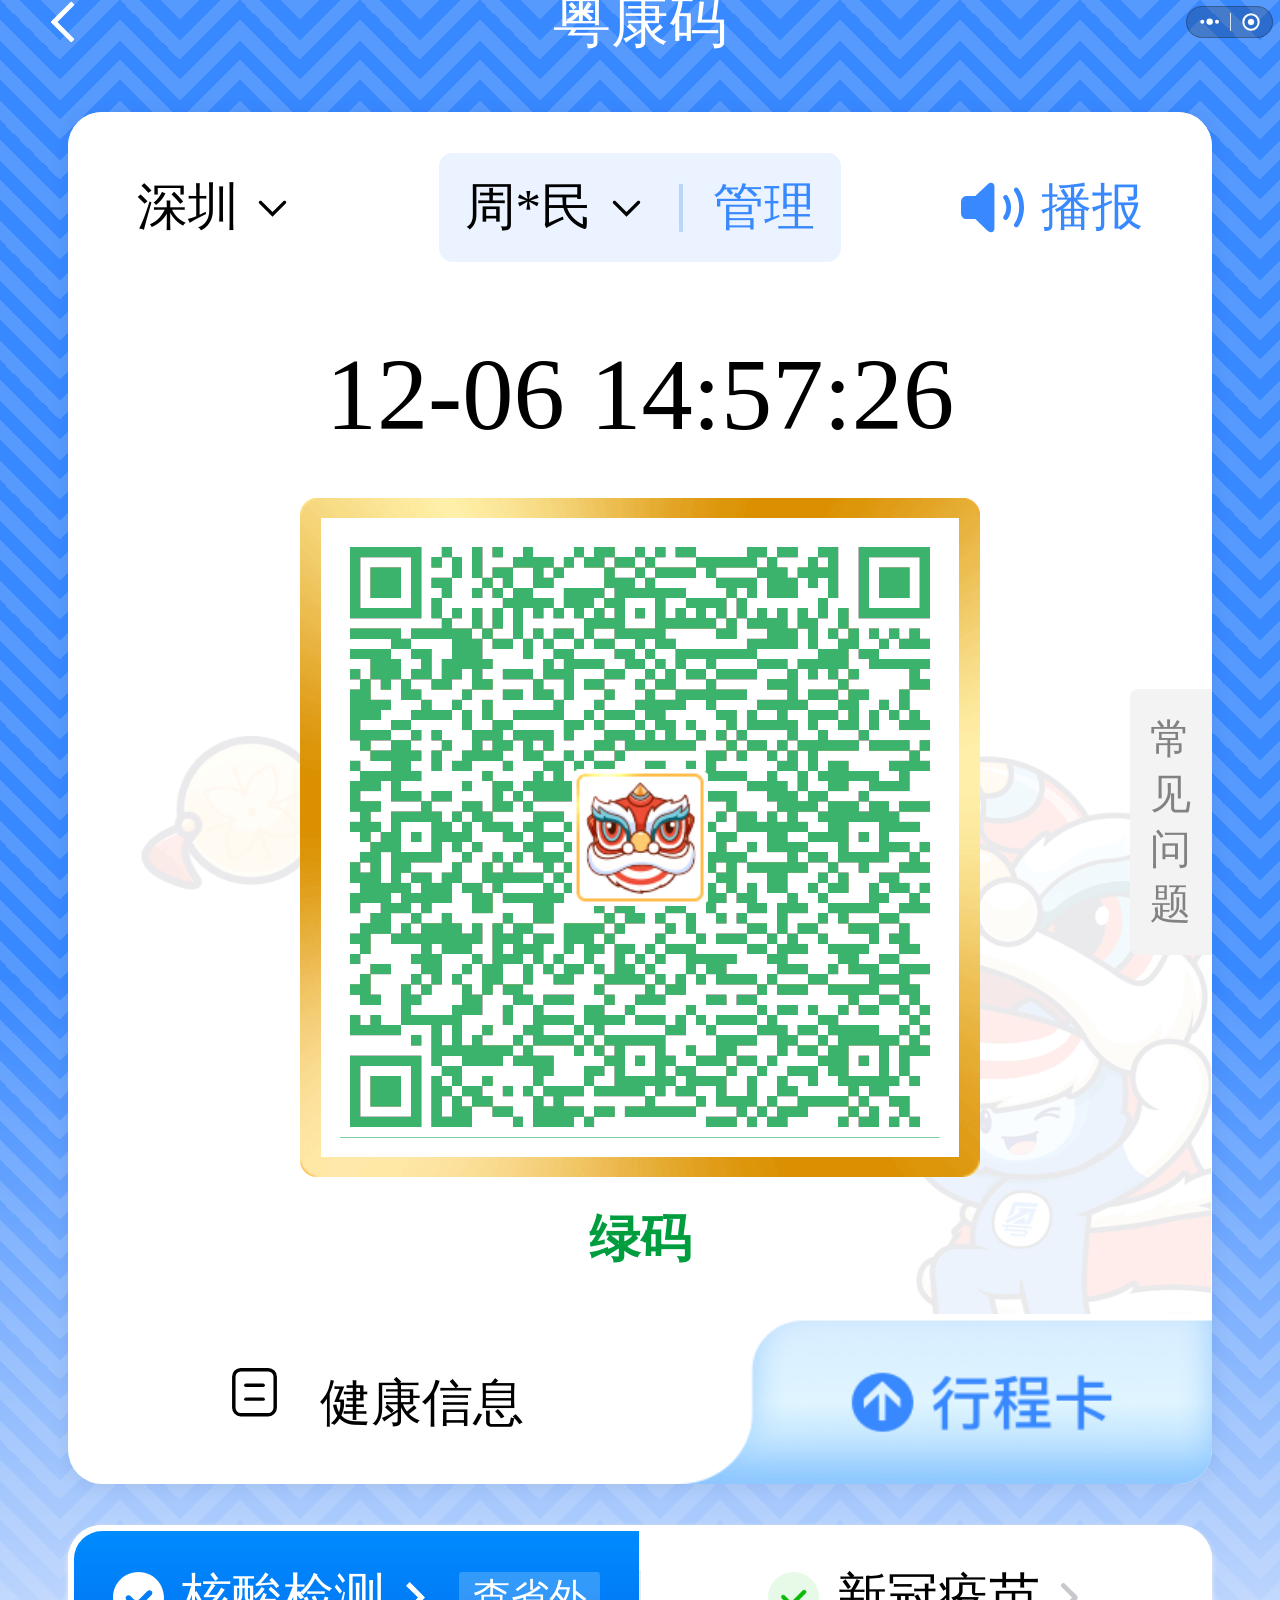
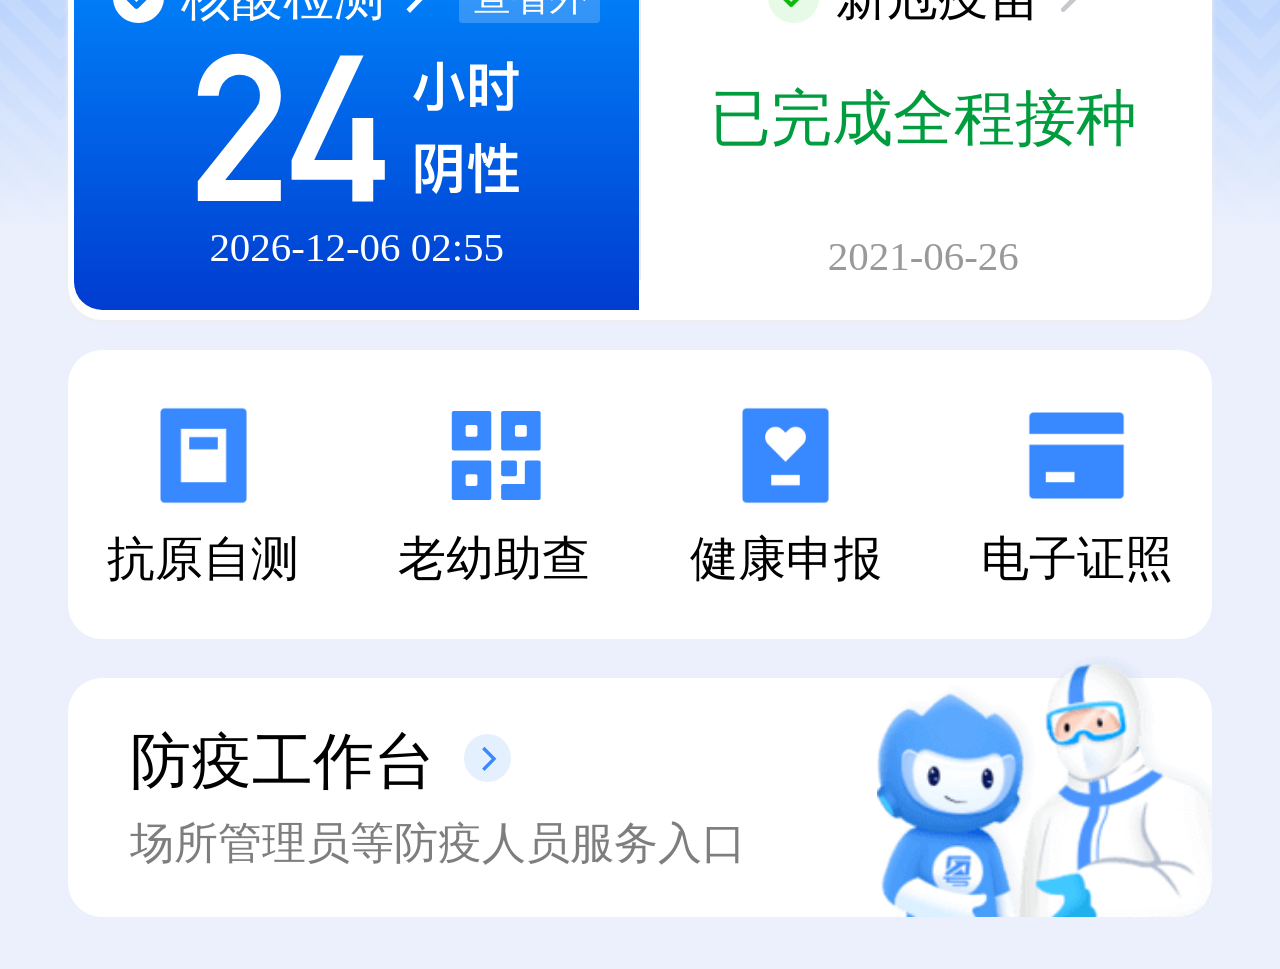
==== templates/message/index.html @ e071ed9c "local run ok" ====
<!doctypehtml><title>粤康码</title>
<meta http-equiv="Content-Type" content="text/html;charset=UTF-8">
<meta name="viewport"
      content="width=device-width,height=device-height,viewport-fit=cover,initial-scale=1,maximum-scale=1,user-scalable=0">
<meta name="theme-color" content="#569AFE">
<meta name="apple-mobile-web-app-status-bar-style" content="black-translucent">
<link rel="manifest" href="/static/manifest.json">
<link rel="apple-touch-icon" sizes="246x246" href="/static/message/ykm/static/yss.jpeg">
<link rel="icon" type="image/jpeg" href="/static/message/ykm/static/yss.jpeg">
<link rel="stylesheet" href="/static/message/common/nav.css">
<script src="/static/message/common/base.js"></script>
<style>block, view {
        display: block
    }

    body {
        height: 100%;
        margin: 0;
        font-family: "PingFang SC", sans-serif
    }

    .page_normal-temp {
        background-color: #ebf0fc
    }

    .page_yellow-temp {
        background-color: #fff9f4
    }

    .page_red-temp {
        background-color: #fff5f5
    }

    .top-header {
        background: #4293f4;
        box-sizing: border-box;
        height: 16.933vw;
        padding-top: 5.2vw;
        position: relative;
        text-align: center
    }

    .arrow-left {
        left: 2.667vw;
        position: absolute
    }

    .arrow-left, .top-header-title {
        color: #fff;
        font-family: PingFangSC-Medium;
        font-size: 4.933vw;
        letter-spacing: 0;
        margin-top: 2.667vw;
        text-align: center
    }

    .content {
        background: #fff;
        padding: 5.333vw 5.333vw 2.4vw;
        position: relative
    }

    .content.error {
        padding: 5.333vw 5.333vw 0
    }

    .content.red-temp {
        background: #fe3737
    }

    .content.yellow-temp {
        background: #ff8f1f
    }

    .red-temp .select {
        background: #feebeb
    }

    .yellow-temp .select {
        background: #fff3e8
    }

    .yellow-temp .select-operat {
        color: #ff8f1f
    }

    .red-temp .select-operat {
        color: #f0422c
    }

    .content-list {
        background: #fff;
        border-radius: 2.667vw 2.667vw 0 0;
        position: relative
    }

    .content-list_box {
        background-color: #fff;
        border-radius: 2.667vw;
        box-shadow: 0 2px 20px 0 rgba(0, 0, 0, .06);
        margin-bottom: 3.2vw
    }

    .content-list_header {
        box-sizing: border-box;
        display: flex;
        height: 13.333vw;
        margin-bottom: 4.8vw;
        padding: 3.2vw 5.333vw 1.6vw;
        position: relative;
        width: 100%
    }

    .content-list_header .header_faimly {
        justify-content: flex-end;
        min-width: 30%;
        text-align: right;
        width: 30% !important
    }

    .content-list_header .header_faimly, .header_name {
        align-items: center;
        color: #000;
        display: flex;
        font-family: PingFangSC-Regular;
        font-size: 4vw;
        letter-spacing: 0
    }

    .header_name {
        background: rgba(56, 136, 255, .1);
        border-radius: 1.067vw;
        height: 8.533vw;
        justify-content: center;
        text-align: center;
        width: 40%
    }

    .header_name.box_yellow-temp {
        background-color: rgba(255, 143, 31, .1)
    }

    .box_yellow-temp .header_name_box:after {
        background-color: rgba(255, 143, 31, .3)
    }

    .header_name.box_red-temp {
        background-color: rgba(254, 55, 55, .1)
    }

    .box_red-temp .header_name_box:after {
        background-color: rgba(254, 55, 55, .3)
    }

    .header_name_box {
        align-items: center;
        display: inline-flex;
        flex: 1;
        justify-content: center;
        padding-right: 2.4vw;
        position: relative
    }

    .header_name_box:after {
        background-color: rgba(66, 147, 244, .3);
        content: "";
        height: 70%;
        position: absolute;
        right: 0;
        top: 50%;
        transform: translateY(-50%);
        width: .267vw
    }

    .header_name_action {
        padding-left: 2.4vw
    }

    .header_faimly_icon {
        height: 4.933vw;
        margin-right: 1.333vw;
        width: 4.933vw
    }

    .header_faimly_icon_gif {
        height: 5.6vw;
        margin-right: 1.333vw;
        width: 5.6vw
    }

    .content-list_time {
        align-items: center;
        display: flex;
        justify-content: center
    }

    .header_city .triangle, .header_name .triangle {
        border-color: #000 transparent transparent !important
    }

    .view-select {
        text-align: center
    }

    .select {
        background: #ecf4fd;
        border-radius: 1.067vw;
        display: inline-block;
        margin: 0 auto
    }

    .normal-temp {
        animation: bg-scrolling-reverse 1s infinite;
        animation-timing-function: linear;
        background-color: #569afe;
        background-image: linear-gradient(135deg, #3888ff 33%, transparent 0), linear-gradient(225deg, #3888ff 33%, transparent 0), linear-gradient(45deg, #3888ff 33%, transparent 0), linear-gradient(315deg, #3888ff 33%, #569afe 0);
        background-position: 60px 0, 60px 0, 0 0, 0 0;
        background-repeat: repeat;
        background-size: 120px 120px;
        opacity: 1;
        position: relative
    }

    .normal-temp:before {
        background-image: linear-gradient(135deg, #569afe 25%, transparent 0), linear-gradient(225deg, #569afe 25%, transparent 0), linear-gradient(45deg, #569afe 25%, transparent 0), linear-gradient(315deg, #569afe 25%, transparent 0)
    }

    .normal-temp:after, .normal-temp:before {
        animation: bg-scrolling-reverse 1s infinite;
        animation-timing-function: linear;
        background-color: initial;
        background-position: 60px 0, 60px 0, 0 0, 0 0;
        background-repeat: repeat;
        background-size: 120px 120px;
        bottom: 0;
        content: "";
        left: 0;
        opacity: 1;
        position: absolute;
        right: 0;
        top: 0
    }

    .normal-temp:after {
        background-image: linear-gradient(135deg, #3888ff 17%, transparent 0), linear-gradient(225deg, #3888ff 17%, transparent 0), linear-gradient(45deg, #3888ff 17%, transparent 0), linear-gradient(315deg, #3888ff 17%, transparent 0)
    }

    .normal-temp1 {
        animation: bg-scrolling-reverse 1s infinite;
        animation-timing-function: linear;
        background-color: initial;
        background-image: linear-gradient(135deg, #569afe 8%, transparent 0), linear-gradient(225deg, #569afe 8%, transparent 0), linear-gradient(45deg, #569afe 8%, transparent 0), linear-gradient(315deg, #569afe 8%, transparent 0);
        background-position: 60px 0, 60px 0, 0 0, 0 0;
        background-repeat: repeat;
        background-size: 120px 120px;
        bottom: 0;
        left: 0;
        opacity: 1;
        position: absolute;
        right: 0;
        top: 0;
        z-index: 3
    }

    .hotTemp_wrap {
        position: relative;
        z-index: 6
    }

    @-webkit-keyframes bg-scrolling-reverse {
        0% {
            background-position: 60px 0, 60px 0, 0 0, 0 0
        }
        to {
            background-position: 60px -120px, 60px -120px, 0 -120px, 0 -120px
        }
    }

    @keyframes bg-scrolling-reverse {
        0% {
            background-position: 60px 0, 60px 0, 0 0, 0 0
        }
        to {
            background-position: 60px -120px, 60px -120px, 0 -120px, 0 -120px
        }
    }

    .bg_white {
        background-image: linear-gradient(180deg, hsla(0, 0%, 100%, 0), #fff);
        bottom: 0;
        height: 51%;
        left: 0;
        position: absolute;
        right: 0;
        top: 50%;
        z-index: 5
    }

    .bg_white-normal-temp {
        background-image: linear-gradient(180deg, rgba(235, 240, 252, 0), #ebf0fc 86%)
    }

    .bg_white-yellow-temp {
        background-image: linear-gradient(180deg, rgba(255, 249, 244, 0), #fff9f4 86%)
    }

    .bg_white-red-temp {
        background-image: linear-gradient(180deg, hsla(0, 100%, 98%, 0), #fff5f5 86%)
    }

    .select-name, .select-picker {
        display: inline-block
    }

    .select-name {
        color: #000;
        font-family: PingFangSC-Regular;
        font-size: 4vw;
        letter-spacing: 0;
        line-height: 5.333vw;
        text-align: center
    }

    .select-line {
        background: #4293f4;
        display: inline-block;
        height: 3.733vw;
        margin: 0 3.2vw;
        opacity: .3;
        position: relative;
        top: .533vw;
        width: .267vw
    }

    .select-operat {
        color: #4293f4;
        display: inline-block;
        font-family: PingFangSC-Regular;
        font-size: 4vw;
        letter-spacing: 0;
        line-height: 5.333vw;
        padding-bottom: 2.133vw;
        padding-right: 3.2vw;
        padding-top: 2.133vw;
        text-align: center
    }

    .img-box {
        overflow: hidden;
        padding-bottom: 0;
        text-align: center
    }

    .img, .img-box {
        position: relative
    }

    .img {
        background-color: red;
        border-radius: 1.067vw;
        display: none;
        height: 100%;
        width: 100%;
        z-index: 6
    }

    .img_mask_qrcode {
        height: 40vw;
        left: 50%;
        margin-left: -22.667vw;
        margin-top: 4vw;
        padding: 2.667vw;
        position: absolute;
        top: 3.2vw;
        width: 40vw;
        z-index: 10
    }

    .red-temp .img_border, .yellow-temp .img_border {
        margin-top: .533vw
    }

    .img_border {
        align-items: center;
        border-radius: 1.333vw;
        display: flex;
        height: 53.067vw;
        justify-content: center;
        margin: 4vw auto 1.6vw;
        position: relative;
        width: 53.067vw
    }

    .img_border_one {
        background: linear-gradient(to bottom right, #8fcaff, #55b1ff, #8fcaff)
    }

    .img_border_two {
        background: linear-gradient(to bottom right, #ffe58c, #ffb137, #ffe58c)
    }

    .img_background {
        background: #fff;
        border-radius: .8vw;
        height: 45.067vw;
        left: 1.467vw;
        position: absolute;
        top: 1.467vw;
        width: 45.067vw;
        z-index: 1
    }

    .img_mask {
        background: #fff;
        opacity: .98;
        z-index: 11
    }

    .img_err_tip, .img_mask {
        bottom: 0;
        height: 48vw;
        left: 0;
        line-height: 6.133vw;
        margin: auto;
        position: absolute;
        right: 0;
        top: 0;
        width: 48vw
    }

    .img_err_tip {
        align-items: center;
        color: #333;
        display: flex;
        flex-direction: column;
        font-size: 4.267vw;
        justify-content: center
    }

    .status {
        text-align: center
    }

    .status .result_label {
        font-size: 4.533vw;
        font-weight: 400;
        justify-content: center;
        line-height: 6.4vw;
        padding: 1.067vw 2.533vw 1.067vw 2.4vw
    }

    .status .result_label .result_arrow {
        height: 3.333vw;
        margin-left: 1.6vw;
        width: 3.333vw
    }

    .result_label_hs {
        display: inline-block;
        margin-right: 1.6vw;
        position: relative;
        top: -.267vw
    }

    .status-img {
        display: inline-block;
        height: 8.533vw;
        width: auto
    }

    .status-img image {
        height: 100%;
        width: 100%
    }

    .status-desc {
        color: #999;
        font-family: PingFangSC-Regular;
        font-size: 3.733vw;
        letter-spacing: 0;
        line-height: 5.333vw;
        text-align: center
    }

    .desc-box {
        font-size: 4.267vw;
        line-height: 5.867vw
    }

    .desc-box, .desc-box-2 {
        color: #666;
        font-family: PingFangSC-Regular;
        text-align: center
    }

    .desc-box-2 {
        font-size: 3.733vw;
        line-height: 5.333vw;
        margin-bottom: 4vw;
        padding-top: 2.667vw
    }

    .title {
        align-items: center;
        color: #000;
        display: flex;
        font-family: PingFangSC-Medium;
        font-size: 6.4vw;
        font-weight: 600;
        justify-content: space-between;
        line-height: 8.8vw;
        padding-left: 5.333vw;
        padding-right: 5.333vw;
        padding-top: 5.333vw
    }

    .title_img {
        height: 6.667vw;
        width: 32vw
    }

    .use-address {
        padding: 8.533vw 5.333vw 14.667vw
    }

    .use-address-title {
        text-align: center
    }

    .address-title-desc {
        display: inline-block
    }

    .address-title-desc image {
        height: 100%;
        width: 100%
    }

    .view-line {
        font-size: 0
    }

    .address-list {
        border: 1px solid #ebebeb;
        border-bottom: none;
        border-radius: 1.067vw;
        margin-top: 5.333vw
    }

    .address-list-item {
        display: flex;
        padding: 5.333vw
    }

    .item-left {
        width: 13.333vw
    }

    .item-left image {
        height: 13.333vw;
        width: 13.333vw
    }

    .item-right {
        flex: 1;
        padding-left: 4.267vw
    }

    .address-list-item {
        background: #fff;
        border-bottom: 1px solid #ebebeb;
        margin-bottom: 4vw
    }

    .address-list-item:last-child {
        margin-bottom: 0
    }

    .item-right-title {
        color: #000;
        font-family: PingFangSC-Medium;
        font-size: 4.8vw;
        line-height: 6.4vw
    }

    .item-right-content {
        color: #666;
        font-family: PingFangSC-Regular;
        font-size: 4vw;
        line-height: 5.6vw
    }

    .item-right-to {
        color: #4293f4;
        font-family: PingFangSC-Regular;
        font-size: 3.733vw
    }

    .ykm-entry-cell {
        align-items: center;
        background: #fff;
        color: #4293f4;
        display: flex;
        font-size: 4.8vw;
        justify-content: space-between;
        line-height: 15.733vw;
        padding: 0 5.333vw
    }

    .special-view {
        background: #f2f7fd;
        border-radius: 1.067vw;
        margin: 5.333vw;
        padding: .267vw
    }

    .desc-cell {
        border-radius: .8vw .8vw 0 0;
        color: #6486a0;
        font-size: 3.733vw;
        line-height: 5.333vw;
        margin: 4vw 0 4vw 9.333vw;
        position: relative
    }

    .desc-cell:before {
        background: #4f6f8b;
        content: "";
        height: 2.267vw;
        left: -3.333vw;
        position: absolute;
        top: 1.6vw;
        transform: rotate(45deg);
        width: 2.267vw
    }

    .desc-cell + .desc-cell {
        margin-top: 4vw
    }

    .flex-wrap {
        display: flex
    }

    .flex-box {
        color: #000;
        flex: 1;
        font-size: 3.733vw;
        text-align: center
    }

    .flex-box_desc, .list-icon {
        margin-top: 1.333vw
    }

    .list-icon {
        height: 5.067vw;
        margin-right: 2.667vw;
        width: 5.067vw
    }

    .err_tips {
        color: #999;
        margin-top: 2.667vw;
        text-align: center
    }

    .err_tips, .err_tips view {
        font-family: PingFangSC-Regular;
        font-size: 3.733vw;
        line-height: 5.067vw
    }

    .err_tips view {
        color: #4293f4;
        display: inline;
        margin-left: 2.667vw
    }

    .shadow {
        background: rgba(0, 0, 0, .6);
        position: fixed;
        right: 0;
        top: 0
    }

    .shadow, .shadow__main {
        bottom: 0;
        left: 0;
        z-index: 20000
    }

    .shadow__main {
        background: #fff;
        box-sizing: border-box;
        padding: 4.8vw 0 0 5.333vw;
        position: absolute;
        width: 100%
    }

    .shadow__main-title {
        color: #000;
        font-size: 6.4vw;
        font-weight: 700;
        height: 9.067vw;
        letter-spacing: 0;
        line-height: 9.067vw;
        margin-bottom: 4vw
    }

    .shadow__main-city {
        overflow: hidden
    }

    .shadow__main-city-item {
        border: 1px solid #ebebeb;
        border-radius: 1.067vw;
        box-sizing: border-box;
        color: #000;
        float: left;
        font-size: 4vw;
        height: 10.667vw;
        letter-spacing: 0;
        line-height: 10.667vw;
        margin-bottom: 5.333vw;
        margin-right: 2.267vw;
        text-align: center;
        width: 28.267vw
    }

    .shadow__main-city-item.active {
        border: .267vw solid #4293f4
    }

    .prevent__scroll {
        height: 100%;
        overflow: hidden;
        width: 100%
    }

    .shadow-share {
        background-color: rgba(0, 0, 0, .7);
        border-radius: 1.333vw;
        display: flex;
        height: 9.333vw;
        padding-left: 4vw;
        position: fixed;
        right: 8vw;
        top: 2vw;
        z-index: 999
    }

    .shadow-share:after {
        border: 6px solid transparent;
        border-bottom-color: rgba(0, 0, 0, .7);
        content: "";
        height: 0;
        position: absolute;
        right: 9.333vw;
        top: -12px;
        width: 0
    }

    .shadow-share--android:after {
        right: 13.067vw
    }

    .shadow-share__info {
        color: #fff;
        font-size: 3.467vw;
        line-height: 9.333vw;
        padding-right: 2.667vw;
        position: relative
    }

    .shadow-share__info:after {
        background-color: #fff;
        content: "";
        height: 5.333vw;
        position: absolute;
        right: 0;
        top: 2vw;
        transform: scaleX(.5);
        width: 1px
    }

    .shadow-share__close {
        height: 9.333vw;
        position: relative;
        width: 8vw
    }

    .shadow-share__close:before {
        transform: rotate(45deg)
    }

    .shadow-share__close:after, .shadow-share__close:before {
        background-color: #fff;
        content: "";
        height: 4vw;
        left: 4vw;
        position: absolute;
        top: 2.667vw;
        width: 1px
    }

    .shadow-share__close:after {
        transform: rotate(-45deg)
    }

    .result_box {
        display: flex;
        justify-content: center;
        margin: 0 5.333vw;
        position: relative
    }

    .result_label {
        border-radius: .533vw;
        display: inline-block;
        margin: 0 auto;
        padding: 2.133vw 3.2vw
    }

    .red-temp .result_label {
        background: rgba(240, 66, 44, .1);
        border: .267vw solid #fe3737;
        color: #fe3737
    }

    .yellow-temp .result_label {
        background: rgba(255, 143, 31, .1);
        border: .267vw solid #ff8f1f;
        color: #ff8f1f
    }

    .result_arrow {
        height: 2.667vw;
        margin-left: 2.667vw;
        width: 2.667vw
    }

    .canvas-main {
        align-items: center;
        display: flex;
        flex-direction: column;
        justify-content: center;
        opacity: 0;
        transition: all .6s ease
    }

    #XUESHENGMA {
        left: -2000px;
        opacity: 0;
        position: fixed;
        top: -2000px;
        z-index: 1
    }

    .canvas-img {
        border: 2px solid #000
    }

    .options {
        align-items: center;
        background: #f3f3f3;
        border-radius: 8px 0 0 8px;
        bottom: 0;
        box-sizing: border-box;
        color: #828282;
        display: flex;
        font-size: 3.2vw;
        height: 20.8vw;
        justify-content: center;
        margin-bottom: auto;
        margin-top: auto;
        padding: 0 .8vw;
        position: absolute;
        right: 0;
        top: 0;
        width: 6.4vw
    }

    .err_honglvma_action, .err_qrcode {
        color: #4293f4;
        font-size: 4.533vw;
        letter-spacing: 0;
        line-height: 6.4vw;
        padding-bottom: 4vw;
        text-align: center
    }

    .err_honglvma_box {
        display: flex;
        flex-direction: column;
        justify-content: center;
        margin-bottom: 4vw;
        text-align: center
    }

    .err_honglvma_title {
        color: #999;
        font-family: PingFangSC-Regular;
        font-size: 4.533vw;
        letter-spacing: 0;
        text-align: center
    }

    .no_certified {
        align-items: center;
        display: flex;
        justify-content: center;
        margin-bottom: 2.667vw;
        margin-top: 2.667vw
    }

    .no_certified_text {
        color: #f0422c;
        font-size: 4vw;
        margin-right: 1.333vw
    }

    .no_certified_action {
        color: #4293f4;
        font-size: 4vw;
        margin-right: .267vw
    }

    .sub-list {
        background: #fff;
        border-radius: 8px;
        box-shadow: 0 2px 20px 0 rgba(0, 0, 0, .06);
        color: #000
    }

    .normal-temp .sub-list, .red-temp .sub-list, .yellow-temp .sub-list {
        background: hsla(0, 0%, 100%, .1);
        color: #fff
    }

    .tgpz {
        background: rgba(9, 187, 7, .1);
        border-radius: .933vw;
        color: #09bb07;
        font-family: PingFangSC-Regular;
        font-size: 3.733vw;
        letter-spacing: 0;
        line-height: 5.333vw;
        padding: .133vw 1.333vw;
        text-align: center
    }

    .normal-temp .tgpz, .red-temp .tgpz, .yellow-temp .tgpz {
        background: rgba(0, 0, 0, .2);
        color: #fff
    }

    .ykmxx-line {
        box-shadow: inset 0 -.267vw 0 0 #ebebeb;
        height: .133vw;
        width: 100%
    }

    .sub-cl {
        align-items: center;
        display: flex;
        justify-content: center;
        margin-left: 5.333vw;
        margin-right: 5.333vw;
        padding-bottom: 4.8vw;
        padding-top: 4.8vw;
        position: relative
    }

    .normal-temp .sub-cl, .red-temp .sub-cl, .sub-cl {
        box-shadow: inset 0 -.133vw 0 0 hsla(0, 0%, 100%, .12)
    }

    .normal-temp .sub-cl {
        color: #fff
    }

    .sub-cl:last-child {
        box-shadow: inset 0 0 0 0 hsla(0, 0%, 100%, .12)
    }

    .sub-cl_content {
        flex: 1;
        font-size: 4.8vw;
        line-height: 6.4vw
    }

    .sub-cl_content, .time-box {
        align-items: center;
        display: flex
    }

    .time-box {
        justify-content: center;
        margin-bottom: 5.333vw
    }

    .red-temp .city, .yellow-temp .city {
        color: #fff
    }

    .red-temp .triangle, .yellow-temp .triangle {
        border-color: #fff transparent transparent
    }

    .normal-temp .city {
        color: #fff
    }

    .normal-temp .triangle {
        border-color: #fff transparent transparent
    }

    .city {
        align-items: center;
        color: #000;
        display: flex;
        font-family: PingFangSC-Medium;
        font-size: 5.6vw;
        letter-spacing: 0;
        line-height: 6.4vw;
        width: 20%
    }

    .triangle {
        border-color: #000 transparent transparent;
        border-style: solid;
        border-width: 1.333vw 1.2vw 0;
        height: 0;
        margin-left: 1.6vw;
        width: 0
    }

    .contented .timer_preview {
        color: #000;
        font-family: PingFangSC-Semibold;
        font-size: 8vw;
        font-weight: 500;
        letter-spacing: 0;
        line-height: 8vw;
        text-align: center;
        vertical-align: middle;
        width: 60vw;
        white-space: nowrap
    }

    @keyframes fade {
        0% {
            opacity: .1
        }
        to {
            opacity: 1
        }
    }

    @-webkit-keyframes fade {
        0% {
            opacity: 1
        }
        to {
            opacity: 0
        }
    }

    .dropdown__icon {
        border: 1.733vw solid transparent;
        border-top-color: #000;
        margin-left: 1.333vw;
        margin-top: 1.333vw
    }

    .picker-padding {
        padding-bottom: 2.133vw;
        padding-left: 3.2vw;
        padding-top: 2.133vw
    }

    .picker-tips {
        background-repeat: no-repeat;
        height: 9.467vw;
        position: absolute;
        top: -6.667vw;
        width: 48vw;
        z-index: 10000
    }

    .hesuan-tips_warp, .image-tips, .image-tips_warp {
        height: 100%;
        position: relative;
        width: 100%
    }

    .tips-close {
        height: 5.333vw;
        position: absolute;
        right: 2.213vw;
        top: 1.68vw;
        width: 5.333vw
    }

    .close-image, .user-phone_button {
        height: 100%;
        width: 100%
    }

    .user-phone_button {
        background-color: initial;
        border: 0;
        left: 0;
        opacity: 0;
        padding: 0;
        position: absolute;
        top: 0
    }

    .user_tongguan {
        position: relative
    }

    .tips {
        color: #fff;
        font-family: PingFangSC-Regular, PingFang SC;
        font-size: 4vw;
        font-weight: 400;
        height: 5.333vw;
        line-height: 5.333vw;
        padding: 4.8vw 0;
        text-align: center;
        width: 100%
    }

    .tips--black {
        color: #666
    }

    .result_box .result_label {
        font-size: 4vw;
        font-weight: 400;
        line-height: 6.4vw;
        padding: 1.067vw 2.533vw 1.067vw 2.4vw
    }

    .result_box .result_label .result_arrow {
        height: 3.333vw;
        margin-left: .533vw;
        width: 3.333vw
    }

    .result_label_green {
        background: rgba(56, 176, 107, .1);
        border: .267vw solid #00b462;
        border-radius: .533vw;
        color: #00b462
    }

    .sub-block {
        border-radius: 2.667vw;
        box-shadow: 0 2px 5px #eee
    }

    .entry, .sub-block {
        display: flex;
        height: 30.8vw;
        justify-content: space-between;
        margin: 0 auto;
        width: 89.333vw
    }

    .entry {
        background-color: #fff;
        border-radius: 2.667vw;
        box-sizing: border-box;
        height: 22.533vw;
        padding-bottom: 3.2vw;
        padding-top: 1.333vw;
        position: relative;
        z-index: 40
    }

    .entry-item {
        align-items: center;
        border-radius: 1.067vw;
        display: flex;
        filter: blur(10);
        flex-direction: column;
        justify-content: center;
        position: relative;
        width: 21.067vw
    }

    .entry-item_label {
        height: 4vw;
        left: 0;
        margin-left: auto;
        margin-right: auto;
        position: absolute;
        right: 0;
        top: 0;
        width: 13.867vw
    }

    .entry-item_icon {
        height: 9.6vw;
        margin-bottom: .8vw;
        margin-top: 1.6vw;
        width: 9.6vw
    }

    .entry-item_name {
        color: #000;
        font-family: PingFangSC-Regular;
        font-size: 3.733vw;
        font-weight: 400;
        letter-spacing: 0;
        text-align: center
    }

    .jiechu-tips {
        height: 9.467vw;
        left: 45%;
        margin-left: auto;
        margin-right: auto;
        position: absolute;
        right: 0;
        top: 9.333vw;
        width: 48vw;
        z-index: 10
    }

    .jiechu-tips .image-tips, .jiechu-tips_warp {
        height: 100%;
        width: 100%
    }

    .jiechu-tips .tips-close {
        height: 5.333vw;
        position: absolute;
        right: 2.4vw;
        text-align: center;
        top: 2.667vw;
        width: 5.333vw
    }

    .hesuan-tips {
        height: 10.933vw;
        left: 2.667vw;
        position: absolute;
        top: -8.667vw;
        width: 62.8vw;
        z-index: 10
    }

    .hesuan-tips .image-tips {
        height: 100%;
        width: 100%
    }

    .hesuan-tips .tips-close {
        text-align: center
    }

    .block-item {
        border: .533vw solid #fff;
        border-radius: 1.067vw 0 0 1.067vw;
        height: 29.6vw;
        width: 44.667vw
    }

    .block-item, .sub-block {
        background-color: #fff
    }

    .sub-block_line {
        background: #ebebeb;
        height: 24.267vw;
        position: relative;
        top: 3.467vw;
        width: .133vw
    }

    .block-item:first-child {
        border-radius: 2.667vw 0 0 2.667vw;
        border-right: 0
    }

    .block-item:nth-child(3) {
        border-left: 0;
        border-radius: 0 2.667vw 2.667vw 0
    }

    .hesuan_block {
        background-image: linear-gradient(180deg, #00b93e, #007d00)
    }

    .hesuan_lv {
        background-image: linear-gradient(180deg, #a079eb, #6f3cd0)
    }

    .hesuan_blue {
        background-image: linear-gradient(180deg, #008bff, #003cd0)
    }

    .hesuan_orgereen {
        background-image: linear-gradient(180deg, #15b6b9, #006e70)
    }

    .block-item_icon {
        height: 4vw;
        padding-right: 1.333vw;
        width: 4vw
    }

    .block-item_title {
        align-items: center;
        color: #000;
        display: flex;
        font-family: PingFangSC-Regular;
        font-size: 4vw;
        font-weight: 400;
        height: 5.6vw;
        justify-content: center;
        padding-top: 2.4vw
    }

    .hesuan_block .block-item_desc, .hesuan_block .block-item_tips, .hesuan_block .block-item_title, .hesuan_orgereen .block-item_desc, .hesuan_orgereen .block-item_tips, .hesuan_orgereen .block-item_title {
        color: #fff;
        margin-bottom: .8vw
    }

    .block-item_arrow {
        height: 2.4vw;
        padding-left: 1.6vw;
        width: 1.467vw
    }

    .hesuan-warp .block-item_desc {
        font-family: PingFangSC-Medium;
        font-size: 6.4vw;
        height: auto;
        line-height: 7.467vw;
        padding-top: 3.733vw
    }

    .block-item_desc, .hesuan-warp .block-item_tips {
        padding-top: 3.867vw
    }

    .block-item_desc {
        color: #999;
        font-family: PingFangSC-Medium;
        font-size: 4.8vw;
        height: 5.6vw;
        line-height: 5.6vw;
        text-align: center
    }

    .block-item_desc img {
        display: block;
        height: 12.8vw;
        margin: .8vw auto .533vw;
        width: 25.333vw
    }

    .desc--red {
        color: #fe3737;
        font-weight: 400
    }

    .desc--green {
        color: #009d3e;
        font-weight: 400
    }

    .desc--black {
        color: #000;
        font-weight: 400
    }

    .desc--small {
        font-size: 4.8vw
    }

    .block-item_tips {
        color: #999;
        filter: blur(10);
        font-family: PingFangSC-Regular;
        font-size: 3.2vw;
        height: 4.533vw;
        letter-spacing: 0;
        line-height: 4.533vw;
        padding-top: 5.6vw;
        text-align: center
    }

    .block-item_loading {
        display: block;
        height: 20vw;
        margin: 0 auto;
        width: 20vw
    }

    .cell {
        align-items: center;
        border-bottom: 1px solid #ebebeb;
        box-sizing: border-box;
        display: flex;
        height: 14.4vw;
        justify-content: space-between;
        margin-left: 5.333vw;
        margin-right: 5.333vw
    }

    .cell:last-of-type {
        border-bottom: none
    }

    .cell-content {
        align-items: center;
        display: flex;
        font-size: 4vw;
        height: 14.4vw;
        line-height: 5.333vw
    }

    .cell-icon {
        height: 6.4vw;
        padding-right: 2.4vw;
        width: 6.4vw
    }

    .cell-arrow {
        height: 3.467vw;
        width: 2.133vw
    }

    .no_pt {
        height: auto;
        padding-top: 0
    }

    .colored-person-action-list {
        align-items: center;
        color: #4292f3;
        display: flex;
        font-size: 3.733vw;
        justify-content: center
    }

    .colored-person-action-list_icon {
        height: 4.8vw;
        vertical-align: text-bottom;
        width: 4.8vw
    }

    .colored-person-action-list_divider {
        background: #d8d8d8;
        height: 3.2vw;
        margin: 0 5.333vw;
        width: 1px
    }

    .showVaccinesGuide {
        background-color: rgba(0, 0, 0, .8);
        left: 0;
        position: fixed;
        text-align: center;
        top: 0;
        z-index: 12000
    }

    .showVaccinesGuide_title {
        color: #fff;
        font-family: PingFangSC-Medium;
        font-size: 6.4vw;
        margin-bottom: 2.133vw;
        padding-top: 26.667vw;
        text-align: center
    }

    .showVaccinesGuide_desc {
        font-size: 4.8vw
    }

    .showVaccinesGuide_desc, .showVaccinesGuide_desc_bottom {
        color: #fff;
        font-family: PingFangSC-Regular;
        text-align: center
    }

    .showVaccinesGuide_desc_bottom {
        font-size: 3.467vw;
        margin: 5.333vw 5.333vw 0;
        opacity: .7
    }

    .showVaccinesGuide_oneImg {
        display: block;
        height: 50.667vw;
        margin: 15.467vw auto 22.533vw;
        width: 54vw
    }

    .showVaccinesGuide_twoImg {
        display: block;
        height: 67.333vw;
        margin: 7.2vw auto 14.133vw;
        width: 62vw
    }

    .showVaccinesGuide_btn {
        border: 2px solid #fff;
        border-radius: 1.067vw;
        color: #fff;
        display: inline-block;
        font-family: PingFangSC-Medium;
        font-size: 4.8vw;
        height: 10.133vw;
        line-height: 10.133vw;
        margin: 0 auto;
        padding: 0 8vw;
        text-align: center;
        width: 37.067vw
    }

    .showVaccinesGuide_oneImgicon, .showVaccinesGuide_twoImgicon {
        bottom: 0;
        height: 10.667vw;
        left: 0;
        margin: auto;
        position: absolute;
        right: 0;
        top: 0;
        width: 10.667vw;
        z-index: 20
    }

    .golden-border {
        height: 100%;
        left: 0;
        position: absolute;
        top: 0;
        width: 100%;
        z-index: 1
    }

    .showVaccinesGuide_close {
        height: 5.333vw;
        position: absolute;
        right: 3.333vw;
        top: 3.333vw;
        width: 5.333vw
    }

    .shadow__activity {
        height: 17.333vw;
        position: fixed;
        right: 1.6vw;
        transition: right .5s;
        width: 47.467vw;
        z-index: 80
    }

    @-webkit-keyframes tcdh {
        0% {
            right: -9.333vw
        }
        to {
            right: 0
        }
    }

    @keyframes tcdh {
        0% {
            right: -9.333vw
        }
        to {
            right: 0
        }
    }

    .shadow__activity--hide {
        right: -10.667vw
    }

    .shadow__activity__img {
        bottom: 0;
        height: 17.333vw;
        position: absolute;
        right: 4.533vw;
        width: 16vw
    }

    .shadow__activity__font {
        border-radius: 2.667vw 8.8vw 8.8vw 2.667vw;
        bottom: 0;
        box-shadow: 0 .533vw .533vw 0 rgba(0, 0, 0, .13);
        box-sizing: border-box;
        color: #fff;
        height: 14.933vw;
        left: 0;
        padding: 1.6vw 20.667vw 1.6vw 2.4vw;
        position: absolute;
        transition: left .5s;
        width: 47.467vw
    }

    .shadow__activity__font__close {
        height: 4vw;
        position: absolute;
        right: .667vw;
        top: 5.467vw;
        width: 4vw
    }

    .shadow__activity__font__img {
        height: 100%;
        left: 0;
        position: absolute;
        top: 0;
        width: 100%
    }

    .shadow__activity__font__info {
        -webkit-box-orient: vertical;
        -webkit-line-clamp: 2;
        color: #fff;
        display: inline-block;
        display: -webkit-box;
        font-size: 2.933vw;
        line-height: 3.733vw;
        overflow: hidden;
        position: relative
    }

    .shadow__activity__font__jt {
        height: 3.467vw;
        margin-top: .8vw;
        position: relative;
        width: 9.867vw
    }

    .yq-jt {
        height: 3.333vw;
        left: -.267vw;
        position: relative;
        top: .533vw;
        width: 3.333vw;
        z-index: 10
    }

    .shadow__activity__font--hide {
        left: 26.667vw
    }

    .shadow__activity__close {
        bottom: 0;
        height: 17.333vw;
        position: absolute;
        right: 0;
        width: 12.533vw
    }

    .nav {
        align-items: center;
        color: #fff;
        display: flex;
        font-size: 4.533vw;
        justify-content: center;
        position: relative
    }

    .nav_close {
        height: 16vw;
        left: -1.333vw;
        position: absolute;
        width: 16vw
    }

    .content-list_nav {
        font-size: 5.867vw;
        font-weight: 700;
        height: 14.667vw;
        line-height: 14.667vw;
        position: relative;
        width: 100%
    }

    .yellow-temp .content-list_nav {
        background: linear-gradient(180deg, #fff8f1, #ffefde);
        color: #ca925b;
        text-align: center
    }

    .red-temp .content-list_nav {
        background: linear-gradient(180deg, #fff1f1, #ffdede);
        color: #b55f5f;
        text-align: center
    }

    .content-list_nav_img {
        height: 16vw;
        position: absolute;
        top: -1.6vw;
        width: 100%;
        z-index: 1
    }

    .cell-list {
        border-radius: 0 0 2.667vw 2.667vw;
        display: flex;
        overflow: hidden
    }

    .cell-list-icon {
        height: 5.333vw;
        position: relative;
        width: 5.333vw
    }

    .cell-list-item {
        flex: 1;
        font-size: 4vw;
        height: 6.667vw;
        line-height: 6.667vw;
        margin: 3.333vw 0;
        text-align: center
    }

    .cell-list-item_img, .xckcard {
        height: 13.333vw
    }

    .xckcard {
        font-size: 0;
        width: 41.867vw
    }

    .cell-list-font {
        display: inline;
        margin-left: 1.333vw;
        position: relative;
        top: -5px
    }

    .cell-list-item:nth-child(2) {
        border-left: .133vw solid #ebebeb;
        border-right: .133vw solid #ebebeb
    }

    .green-result_label {
        border-radius: .533vw;
        color: #009d3e;
        font-size: 4vw;
        font-weight: 400;
        font-weight: 700;
        line-height: 6.4vw;
        margin-bottom: 2.667vw;
        position: relative;
        text-align: center;
        width: 43.333vw
    }

    .arrow {
        height: 4vw;
        margin-left: .667vw;
        position: relative;
        width: 4vw
    }

    .arrow_img {
        height: 100%;
        width: 100%
    }

    .header_city {
        color: #000;
        font-family: PingFangSC-Regular;
        font-size: 4vw;
        justify-content: flex-start;
        letter-spacing: 0;
        text-align: center;
        width: 30%
    }

    .header_city, .header_text {
        align-items: center;
        display: flex
    }

    .header_text {
        color: #4293f4;
        justify-content: flex-end;
        min-width: 20vw;
        padding-left: .8vw;
        vertical-align: bottom
    }

    .content-list_header_shadow {
        background-image: linear-gradient(180deg, rgba(0, 0, 0, .03), hsla(0, 0%, 100%, 0));
        bottom: -10px;
        height: 2.667vw;
        position: absolute;
        width: 100%
    }

    .flex_center {
        align-items: center;
        display: flex;
        justify-content: space-between
    }

    .color_yellow-temp {
        color: #ff8f1f
    }

    .color_red-temp {
        color: #fe3737
    }

    .color_normal-temp {
        color: #3888ff
    }

    .gg {
        margin-bottom: 3.333vw;
        width: 100%
    }

    .gg, .gg_wrap_img {
        height: 26.667vw;
        position: relative
    }

    .gg_wrap_img {
        border-radius: 2.667vw;
        margin-left: 5.333vw;
        width: 89.333vw;
        z-index: 5
    }

    .gg_close_img {
        height: 2.133vw;
        left: -.667vw;
        padding: 2.667vw;
        position: absolute;
        top: -3.333vw;
        width: 2.133vw;
        z-index: 20
    }

    .fygztbutton {
        background-color: #fff;
        border-radius: 2.667vw;
        margin: 3.067vw 5.333vw 2.667vw;
        padding: 3.2vw 4.8vw;
        position: relative
    }

    .fy_action_title {
        color: #000;
        font-family: PingFangSC-Medium;
        font-size: 4.8vw;
        font-weight: 500;
        letter-spacing: 0;
        line-height: 6.667vw;
        margin-bottom: .533vw
    }

    .fy_action_icon {
        height: 3.733vw;
        margin-left: 1.067vw;
        width: 3.733vw
    }

    .fy_action_desc {
        color: #000;
        font-family: PingFangSC-Regular;
        font-size: 3.467vw;
        font-weight: 400;
        letter-spacing: 0;
        line-height: 5.067vw;
        opacity: .5
    }

    .fy_acyion_img {
        bottom: 0;
        height: 20.4vw;
        position: absolute;
        right: 0;
        width: 26.133vw
    }

    .taro__modal {
        z-index: 9999999999
    }

    .taro-modal__foot {
        border-top: .133vw solid #e7e7e7
    }

    .normalTag {
        background: hsla(0, 0%, 100%, .2);
        color: #fff
    }

    .colorTag, .normalTag {
        border-radius: .267vw;
        font-family: PingFangSC-Regular;
        font-size: 2.933vw;
        font-weight: 400;
        line-height: 4vw;
        margin-left: 2.667vw;
        padding: 0 1.067vw
    }

    .colorTag {
        background: rgba(66, 147, 244, .2);
        color: #3888ff
    }</style>
<div class="capsule dark" onclick="navigateHome()">
    <svg class="capsule-menu-icon" viewBox="0 0 64 28" xmlns="http://www.w3.org/2000/svg">
        <circle cx="32" cy="14" r="9.5"/>
        <circle cx="54" cy="14" r="6"/>
        <circle cx="10" cy="14" r="6"/>
    </svg>
    <div class="splitter"></div>
    <svg class="capsule-exit-icon" viewBox="0 0 60 60" xmlns="http://www.w3.org/2000/svg">
        <circle cx="30" cy="30" r="9"/>
        <circle cx="30" cy="30" r="23" stroke-width="6" fill="transparent"/>
    </svg>
</div>
<div class="page page_normal-temp" style="min-height:100vh">
    <div class="content contented normal-temp" style="padding-top:0;padding-top:env(safe-area-inset-top,0)">
        <div class="normal-temp1"></div>
        <div class="bg_white bg_white-normal-temp"></div>
        <div class="hotTemp_wrap">
            <div class="nav" style="height:44px;margin-bottom:5.333vw">
                <image arialabel="返回" ariarole="button" bind:tap="handleNavBack" class="nav_close"
                       src="/static/message/ykm/static/4f474259427737a36d6c292a3c2f7553.svg" onclick="navigateHome()"></image>
                粤康码
            </div>
            <div class="content-list_box">
                <div class="content-list"
                     style="background:#fff url(/static/message/ykm/static/b739d24b3e9cf335c3d74126ce8e2b98.png);background-size:contain;background-position:right bottom;background-repeat:no-repeat">
                    <div class="content-list_header">
                        <div arialabel="深圳，可切换地市" ariarole="button" class="header_city"><span id="_city"></span>
                            <image arialabel="切换地市" ariarole="button" class="arrow"
                                   src="/static/message/ykm/static/d88e60f10d7b8da943b5e9ebac2fee7f.svg"></image>
                        </div>
                        <div class="header_name box_normal-temp">
                            <picker arialabel="" ariarole="button" bindchange="handleChange">
                                <div class="header_name_box"><span id="_name"></span>
                                    <image arialabel="切换成员" ariarole="button" class="arrow"
                                           src="/static/message/ykm/static/d88e60f10d7b8da943b5e9ebac2fee7f.svg"></image>
                                </div>
                            </picker>
                            <div arialabel="管理" ariarole="button" bind:tap="goPage"
                                 class="header_name_action color_normal-temp" data-action="report"
                                 data-actiontype="cygl" data-type="home">管理
                            </div>
                        </div>
                        <div arialabel="播报" ariarole="button" class="header_faimly" data-type="home">
                            <div bind:tap="mp3" class="header_text color_normal-temp">
                                <image class="header_faimly_icon"
                                       src="/static/message/ykm/static/27597bf024b2ecbf42295c976b1eca16.svg"></image>
                                播报
                            </div>
                        </div>
                    </div>
                    <div class="content-list_time">
                        <div class="timer_preview"></div>
                    </div>
                    <div class="img-box">
                        <div arialabel="绿码" ariarole="img" bind:tap="showVaccinesGuideHandle"
                             class="img_border img_border_two" id="ykmqrcode">
                            <div style="width:94%;height:94%;background-color:#fff;z-index:10"
                                 onclick='window.location.href="/sz/ch"'>
                                <div bind:tap="handleShowCode" class="img"
                                     style="background:url([data-uri]),linear-gradient(#3bb36c,#3bb36c);background-blend-mode:lighten;background-size:94% 94%;background-position:center;background-repeat:no-repeat;display:block;margin:0 auto"></div>
                            </div>
                            <image class="golden-border" src="/static/message/ykm/static/b80e47116a2514556e388a3639d93b7c.png"></image>
                            <image class="showVaccinesGuide_twoImgicon"
                                   src="/static/message/ykm/static/456533e61ba93e1af44a2d3a5c2fd032.gif"></image>
                        </div>
                        <div bindtap="onTapToPDF" class="options">常见问题</div>
                    </div>
                    <div class="result_box">
                        <div class="green-result_label">绿码</div>
                    </div>
                </div>
                <div class="cell-list">
                    <div arialabel="健康信息" ariarole="button" bind:tap="handleTap" class="cell-list-item"
                         data-action="report" data-actiontype="jkxx"
                         data-path="/operation_plus/pages/yiqing/daka/user/apply-history/index">
                        <image class="cell-list-icon" src="/static/message/ykm/static/mm.svg"></image>
                        <div class="cell-list-font">健康信息</div>
                    </div>
                    <div arialabel="行程卡" ariarole="button" bind:tap="handleTap" class="cell-list-item_img"
                         data-action="report" data-actiondesc="xingchengla" data-actiontype="fuwu"
                         data-appid="wx8f446acf8c4a85f5" data-label="行程卡" data-path="">
                        <image class="xckcard" src="/static/message/ykm/static/80401c2e955ec7aa3f126ae90801efd1.png"
                               onclick="navigateToTripCard()"></image>
                    </div>
                </div>
            </div>
            <div class="sub-block">
                <div arialabel="核酸检测24小时阴性。" ariarole="text" bind:tap="handleTap"
                     class="block-item hesuan_block hesuan_blue" onclick='window.location.href="/sz/de"'>
                    <div class="block-item_title">
                        <image class="block-item_icon" src="/static/message/ykm/static/4508c60464ce3888449fc79e838e73cd.svg"></image>
                        核酸检测
                        <image class="block-item_arrow" src="/static/message/ykm/static/b4455fa4d4a6cd9227fe4703238eeb51.svg"></image>
                        <div class="tag normalTag">查省外</div>
                    </div>
                    <div>
                        <div class="block-item_desc desc--green no_pt">
                            <image src="/static/message/ykm/static/2c258b7b98bdfcb70a00c769d685e9bb.svg"></image>
                        </div>
                        <div class="block-item_tips no_pt" id="covid-test-time"></div>
                    </div>
                </div>
                <div class="sub-block_line"></div>
                <div arialabel="新冠疫苗" ariarole="text" bind:tap="handleTap" class="block-item vaccines"
                     data-action="report" data-actiontype="ymxq" data-pagetype="yimiaoPage"
                     data-path="/operation_plus/pages/yiqing/daka/user/vaccines-record/index">
                    <div class="block-item_title">
                        <image class="block-item_icon" src="/static/message/ykm/static/dd22fed45003c852735958d99a0443e7.png"></image>
                        新冠疫苗
                        <image class="block-item_arrow" src="/static/message/ykm/static/44e817161a84279f6440d4a52d117900.svg"></image>
                    </div>
                    <block>
                        <div class="block-item_desc desc--green">已完成全程接种</div>
                        <div class="block-item_tips" id="vaccine-date"></div>
                    </block>
                </div>
            </div>
        </div>
    </div>
    <div class="entry">
        <div arialabel="抗原自测" ariarole="button" bind:tap="handleTap" class="entry-item" data-action="report"
             data-actiondesc="kangyuanzice" data-actiontype="fuwu" data-appid="wx6c30c6ad0220942d" data-label="抗原自测"
             data-path="">
            <image class="entry-item_icon" src="/static/message/ykm/static/0619260a7addd8f89093cd21356e0b80.png"></image>
            <text class="entry-item_name">抗原自测</text>
        </div>
        <div arialabel="老幼助查" ariarole="button" bind:tap="handleTap" class="entry-item" data-action="report"
             data-actiondesc="laoyouzhucha" data-actiontype="fuwu" data-label="老幼助查"
             data-path="/pages/gsd-ui/g-yss-H5-page/g-yss-H5-page?project=default&path=%2Fpages%2FcheckYkm%2Fcheck%2Findex"
             data-usertype="jzgl">
            <image class="entry-item_icon" src="/static/message/ykm/static/029ff54f704e01717fb30acf1c95ad75.svg"></image>
            <text class="entry-item_name">老幼助查</text>
        </div>
        <div arialabel="健康申报" ariarole="button" bind:tap="handleTap" class="entry-item" data-action="report"
             data-actiondesc="jiankangshenbao" data-actiontype="fuwu"
             data-path="/operation_plus/pages/yiqing/zhuanqu/list/use/index">
            <image class="entry-item_icon" src="/static/message/ykm/static/88caf508845af9f014f0df2e2e687061.png"></image>
            <text class="entry-item_name">健康申报</text>
        </div>
        <div arialabel="电子证照" ariarole="button" bind:tap="handleTap" class="entry-item" data-action="report"
             data-actiondesc="dizhizhengzhao" data-actiontype="fuwu" data-label="电子证照"
             data-path="/licenseInfo/pages/cards/my-cards/my-cards">
            <image class="entry-item_icon" src="/static/message/ykm/static/19bdc888e99ae0d767dcc137ba1464cf.png"></image>
            <text class="entry-item_name">电子证照</text>
        </div>
    </div>
    <div arialabel="防疫工作台" ariarole="button" bind:tap="handleTap" class="fygztbutton" data-action="report"
         data-actiontype="fyzzt" data-path="/operation_plus/pages/yiqing/daka/user/work-brench/index">
        <div class="fy_action_title">防疫工作台
            <image class="fy_action_icon" src="/static/message/ykm/static/150f406201f0b0e674a6abe0d1ac292f.svg"></image>
        </div>
        <div class="fy_action_desc">场所管理员等防疫人员服务入口</div>
        <image class="fy_acyion_img" src="/static/message/ykm/static/eb0bdecffb0b41192f65fbaee7cb5d39.png"></image>
    </div>
    <br></div>
<script>
    setDynamicTime(".timer_preview", 5, 19)
    setStaticTime("#covid-test-time", 0, 16, 10, 10)
    addStorageField("_name", "#_name", "名字", "周益民", presetFilters.name)
    addStorageField("_city", "#_city", "城市", "深圳")
    addStorageField("_vaccine_date", "#vaccine-date", "疫苗接种完成日期", "2021-06-26")
</script>
---- static/message/common/nav.css ----
.capsule {
    z-index: 9000;
    box-sizing: border-box;
    width: 87px;
    height: 32px;
    position: fixed;
    right: 7px;
    right: calc(7px + env(safe-area-inset-right, 0));
    top: 6px;
    top: calc(6px + env(safe-area-inset-top, 0));
    border: .5pt solid rgba(224, 224, 224, .67);
    border-radius: 27px;
    background-color: rgba(255, 255, 255, .6);
    display: flex;
    flex-direction: row;
    justify-content: space-evenly;
    align-items: center
}

.capsule.dark, .dark .capsule {
    border: .5pt solid rgba(32, 32, 32, .33);
    background-color: rgba(0, 0, 0, .2)
}

.capsule > .capsule-menu-icon {
    fill: black;
    position: relative;
    left: 1pt;
    width: 16pt
}

.capsule.dark > .capsule-menu-icon, .dark .capsule > .capsule-menu-icon {
    fill: white
}

.capsule > .capsule-exit-icon {
    fill: black;
    stroke: black;
    width: 15pt
}

.capsule.dark > .capsule-exit-icon, .dark .capsule > .capsule-exit-icon {
    fill: white;
    stroke: white
}

.capsule > .splitter {
    background-color: rgba(0, 0, 0, .2);
    width: .25pt;
    height: 14pt
}

.capsule.dark > .splitter, .dark .capsule > .splitter {
    background-color: rgba(255, 255, 255, .8)
}

.alipay-nav {
    box-sizing: content-box;
    position: fixed;
    width: 100%;
    height: 44px;
    top: 0;
    padding-top: env(safe-area-inset-top, 0);
    display: flex;
    align-items: center;
    color: #000;
    background-color: #fff;
    z-index: 5000
}

.alipay-nav.dark {
    color: #fff;
    background-color: transparent
}

.alipay-nav-title {
    font-size: 19px;
    font-weight: 700;
    margin-left: 12.5px
}

:root {
    --height: 44px;
    --right: 25.333vw
}

.weui-navigation-bar {
    overflow: hidden;
    padding-top: env(safe-area-inset-top, 0)
}

.weui-navigation-bar :not(.capsule,.capsule *) {
    box-sizing: content-box
}

.weui-navigation-bar .android {
    --height: 48px;
    --right: 29.6vw
}

.weui-navigation-bar__inner {
    align-items: center;
    display: flex;
    height: var(--height);
    left: 0;
    padding-right: var(--right);
    padding-top: env(safe-area-inset-top, 0);
    position: fixed;
    top: 0;
    width: calc(100% - var(--right));
    z-index: 5001;
    color: #000;
    font-family: "PingFang SC", sans-serif
}

.dark .weui-navigation-bar__inner {
    color: #fff
}

.browser .weui-navigation-bar__inner {
    background-color: #ededed
}

.weui-navigation-bar__inner .weui-navigation-bar__left {
    -webkit-box-pack: center;
    align-items: center;
    display: flex;
    padding-left: 16px;
    position: relative;
    width: var(--right)
}

.browser .weui-navigation-bar__inner .weui-navigation-bar__left {
    padding-left: 15px
}

.weui-navigation-bar__inner .weui-navigation-bar__left .weui-navigation-bar__btn {
    background-repeat: no-repeat;
    display: inline-block;
    vertical-align: middle
}

.weui-navigation-bar__inner .weui-navigation-bar__left .weui-navigation-bar__btn_goback {
    background-image: url("data:image/svg+xml;charset=utf8,%3Csvg xmlns='http://www.w3.org/2000/svg' width='12' height='24' viewBox='0 0 12 24'%3E  %3Cpath fill-opacity='.9' fill-rule='evenodd' d='M10 19.438L8.955 20.5l-7.666-7.79a1.02 1.02 0 0 1 0-1.42L8.955 3.5 10 4.563 2.682 12 10 19.438z'/%3E%3C/svg%3E");
    background-position: 50% 50%;
    background-size: cover;
    font-size: 12px;
    height: 2em;
    width: 1em
}

.browser .weui-navigation-bar__inner .weui-navigation-bar__left .weui-navigation-bar__btn_goback {
    background-image: url("data:image/svg+xml,<svg width='24' height='24' xmlns='http://www.w3.org/2000/svg'><path d='M12 10.586l5.657-5.657 1.414 1.414L13.414 12l5.657 5.657-1.414 1.414L12 13.414l-5.657 5.657-1.414-1.414L10.586 12 4.929 6.343 6.343 4.93 12 10.586z' fill-rule='evenodd'/></svg>");
    background-position: 50% 50%;
    background-size: cover;
    font-size: 12px;
    height: 2em;
    width: 2em;
    opacity: .8
}

.dark .weui-navigation-bar__inner .weui-navigation-bar__left .weui-navigation-bar__btn_goback {
    background-image: url("data:image/svg+xml;charset=utf8,%3Csvg xmlns='http://www.w3.org/2000/svg' width='12' height='24' viewBox='0 0 12 24'%3E  %3Cpath fill-opacity='.9' fill-rule='evenodd' fill='white' d='M10 19.438L8.955 20.5l-7.666-7.79a1.02 1.02 0 0 1 0-1.42L8.955 3.5 10 4.563 2.682 12 10 19.438z'/%3E%3C/svg%3E")
}

.dark.browser .weui-navigation-bar__inner .weui-navigation-bar__left .weui-navigation-bar__btn_goback {
    background-image: url("data:image/svg+xml,<svg width='24' height='24' xmlns='http://www.w3.org/2000/svg'><path d='M12 10.586l5.657-5.657 1.414 1.414L13.414 12l5.657 5.657-1.414 1.414L12 13.414l-5.657 5.657-1.414-1.414L10.586 12 4.929 6.343 6.343 4.93 12 10.586z' fill-rule='evenodd' fill='white'/></svg>");
    opacity: 1
}

.weui-navigation-bar__inner .weui-navigation-bar__left .weui-navigation-bar__btn_goback:active {
    opacity: .5
}

.weui-navigation-bar__inner .weui-navigation-bar__center {
    -webkit-box-pack: center;
    align-items: center;
    display: flex;
    flex: 1;
    font-size: 17px;
    justify-content: center;
    position: relative;
    text-align: center;
    font-weight: 700;
    max-width: calc(100vw - 2 * var(--right))
}

.browser .weui-navigation-bar__inner .weui-navigation-bar__center {
    font-weight: 500;
    font-size: 16px;
    opacity: .9
}

.weui-navigation-bar__inner .weui-navigation-bar__center * {
    white-space: nowrap;
    overflow: hidden;
    text-overflow: ellipsis
}

.weui-navigation-bar__inner .weui-navigation-bar__loading {
    font-size: 0
}

.weui-navigation-bar__inner .weui-navigation-bar__loading .weui-loading {
    margin-left: 0
}

.weui-navigation-bar__inner .weui-navigation-bar__right {
    margin-right: 16px
}

.weui-navigation-bar__placeholder {
    background: #f8f8f8;
    height: var(--height);
    position: relative;
    z-index: 50;
    visibility: hidden
}
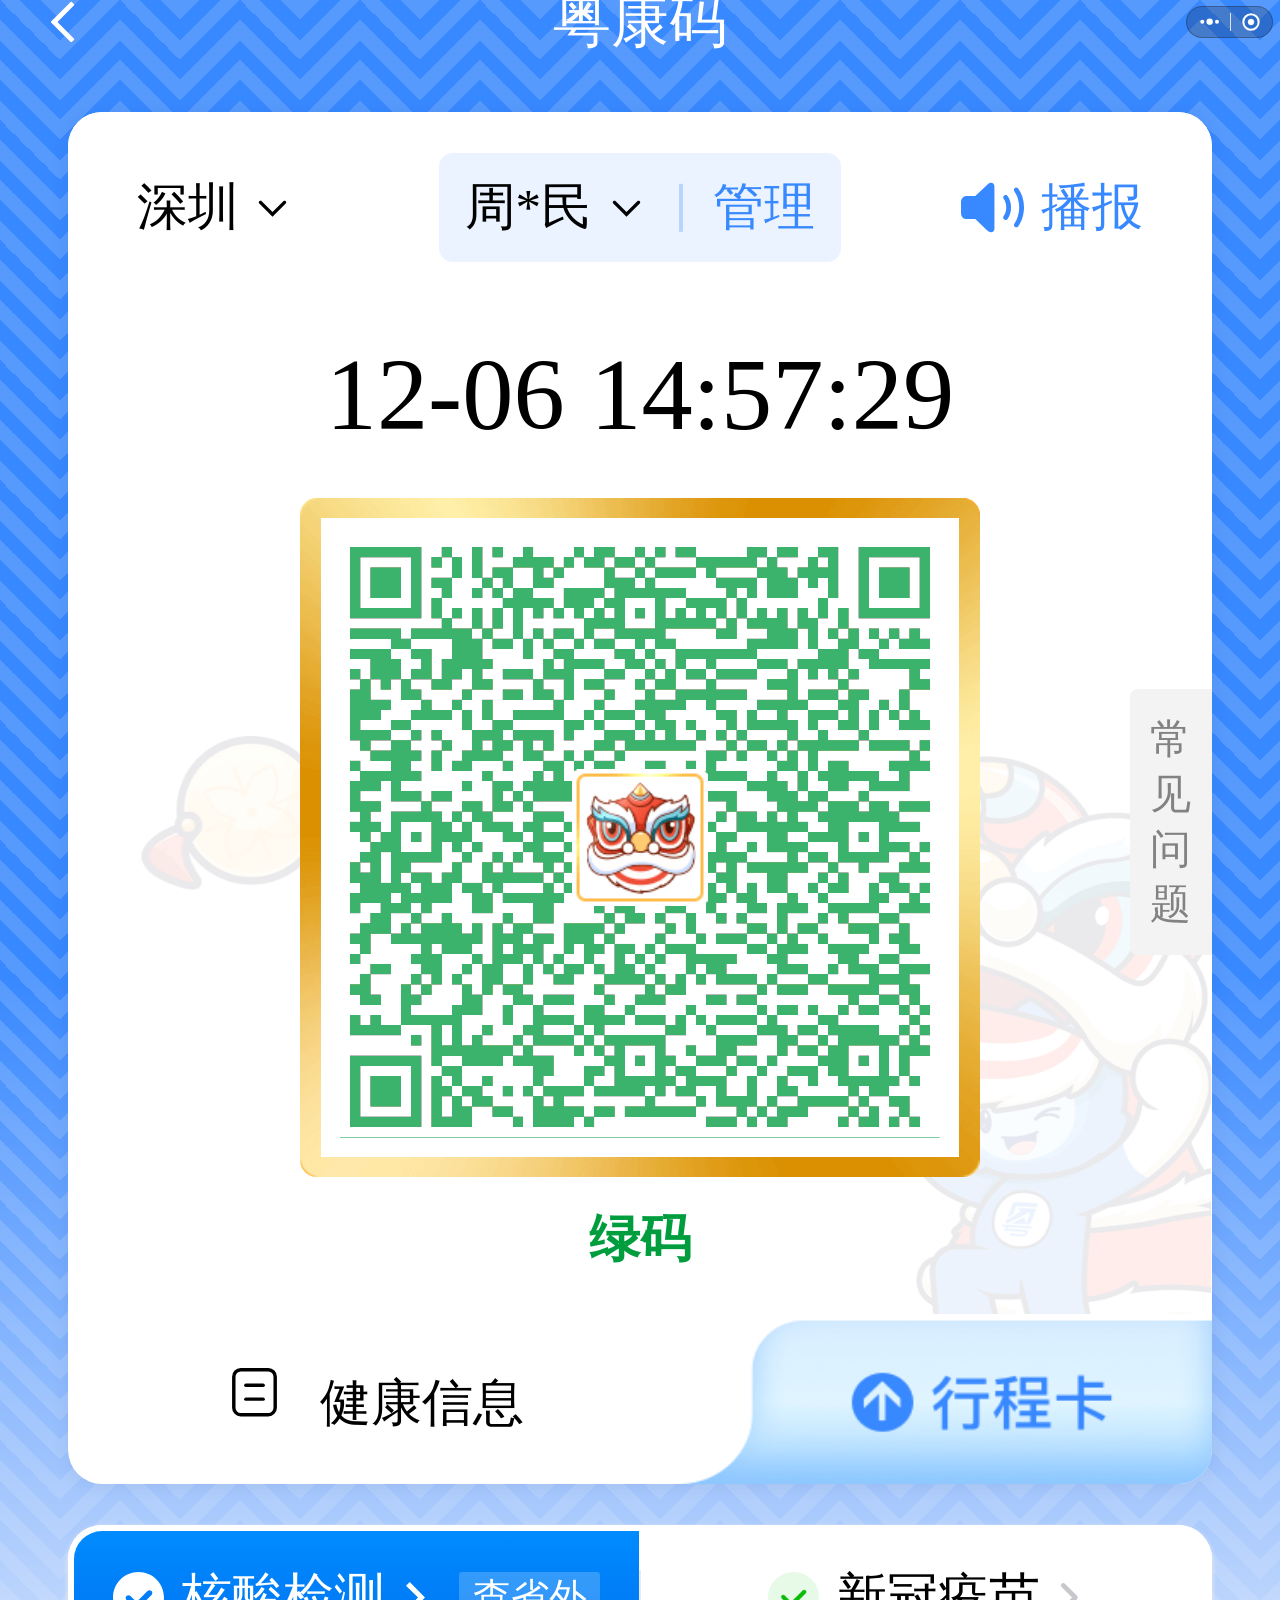
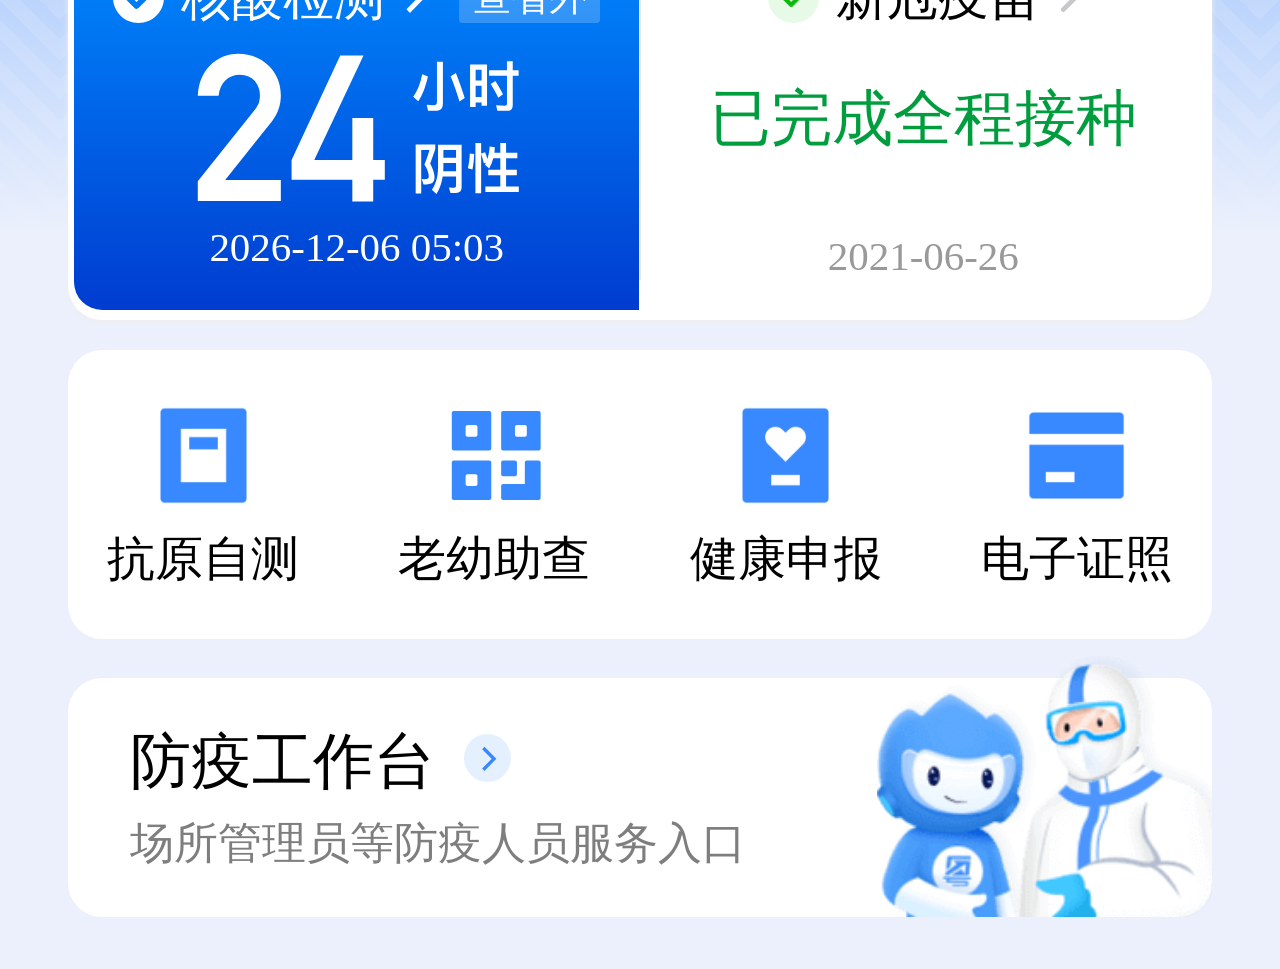
==== commit b974ecb4: "html模板" ====
--- a/templates/message/index.html
+++ b/templates/message/index.html
@@ -1918,18 +1918,18 @@
         padding: 0 1.067vw
     }
 
-    .colorTag {
-        background: rgba(66, 147, 244, .2);
-        color: #3888ff
-    }</style>
-<div class="capsule dark" onclick="navigateHome()">
-    <svg class="capsule-menu-icon" viewBox="0 0 64 28" xmlns="http://www.w3.org/2000/svg">
+.colorTag {
+    background: rgba(66, 147, 244, .2);
+    color: #3888ff
+}</style>
+<div class="capsule capsule--wechat capsule--alternative" onclick="navigateHome()">
+    <svg class="capsule__menu-icon" viewBox="0 0 64 28" xmlns="http://www.w3.org/2000/svg">
         <circle cx="32" cy="14" r="9.5"/>
         <circle cx="54" cy="14" r="6"/>
         <circle cx="10" cy="14" r="6"/>
     </svg>
-    <div class="splitter"></div>
-    <svg class="capsule-exit-icon" viewBox="0 0 60 60" xmlns="http://www.w3.org/2000/svg">
+    <div class="capsule__splitter"></div>
+    <svg class="capsule__exit-icon" viewBox="0 0 60 60" xmlns="http://www.w3.org/2000/svg">
         <circle cx="30" cy="30" r="9"/>
         <circle cx="30" cy="30" r="23" stroke-width="6" fill="transparent"/>
     </svg>
--- a/static/message/common/nav.css
+++ b/static/message/common/nav.css
@@ -1,6 +1,31 @@
 .capsule {
     z-index: 9000;
     box-sizing: border-box;
+    border-radius: 50px;
+    background-color: rgba(255, 255, 255, .6);
+    display: flex;
+    flex-direction: row;
+    justify-content: space-evenly;
+    align-items: center
+}
+
+.capsule__menu-icon {
+    width: 16pt;
+    position: relative
+}
+
+.capsule__exit-icon {
+    width: 15pt;
+    position: relative
+}
+
+.capsule__splitter {
+    width: .25pt;
+    height: 14pt;
+    position: relative
+}
+
+.capsule--wechat {
     width: 87px;
     height: 32px;
     position: fixed;
@@ -8,210 +33,379 @@
     right: calc(7px + env(safe-area-inset-right, 0));
     top: 6px;
     top: calc(6px + env(safe-area-inset-top, 0));
-    border: .5pt solid rgba(224, 224, 224, .67);
-    border-radius: 27px;
-    background-color: rgba(255, 255, 255, .6);
-    display: flex;
-    flex-direction: row;
-    justify-content: space-evenly;
-    align-items: center
-}
-
-.capsule.dark, .dark .capsule {
+    border: .5pt solid rgba(224, 224, 224, .67)
+}
+
+.capsule--wechat .capsule__menu-icon {
+    fill: black;
+    left: 1pt
+}
+
+.capsule--wechat .capsule__exit-icon {
+    fill: black;
+    stroke: black
+}
+
+.capsule--wechat .capsule__splitter {
+    background-color: rgba(0, 0, 0, .2)
+}
+
+.capsule--alipay {
+    width: 79px;
+    height: 30px;
+    position: absolute;
+    right: 17px;
+    right: calc(17px + env(safe-area-inset-right, 0));
+    top: 7px;
+    top: calc(7px + env(safe-area-inset-top, 0));
+    border: .5pt solid #eee
+}
+
+.capsule--alipay .capsule__menu-icon {
+    fill: #333;
+    left: 1pt;
+    top: .25pt
+}
+
+.capsule--alipay .capsule__exit-icon {
+    fill: #333;
+    stroke: #333;
+    left: -2px
+}
+
+.capsule--alipay .capsule__splitter {
+    left: -.5pt;
+    height: 13.5pt;
+    background-color: #c4c4c4
+}
+
+.capsule--alternative {
     border: .5pt solid rgba(32, 32, 32, .33);
     background-color: rgba(0, 0, 0, .2)
 }
 
-.capsule > .capsule-menu-icon {
-    fill: black;
-    position: relative;
-    left: 1pt;
-    width: 16pt
-}
-
-.capsule.dark > .capsule-menu-icon, .dark .capsule > .capsule-menu-icon {
+.capsule--alternative .capsule__menu-icon {
     fill: white
 }
 
-.capsule > .capsule-exit-icon {
-    fill: black;
-    stroke: black;
-    width: 15pt
-}
-
-.capsule.dark > .capsule-exit-icon, .dark .capsule > .capsule-exit-icon {
+.capsule--alternative .capsule__exit-icon {
     fill: white;
     stroke: white
 }
 
-.capsule > .splitter {
-    background-color: rgba(0, 0, 0, .2);
-    width: .25pt;
-    height: 14pt
-}
-
-.capsule.dark > .splitter, .dark .capsule > .splitter {
+.capsule--alternative .capsule__splitter {
     background-color: rgba(255, 255, 255, .8)
 }
 
-.alipay-nav {
-    box-sizing: content-box;
-    position: fixed;
-    width: 100%;
-    height: 44px;
-    top: 0;
-    padding-top: env(safe-area-inset-top, 0);
-    display: flex;
-    align-items: center;
-    color: #000;
-    background-color: #fff;
-    z-index: 5000
-}
-
-.alipay-nav.dark {
-    color: #fff;
-    background-color: transparent
-}
-
-.alipay-nav-title {
-    font-size: 19px;
-    font-weight: 700;
-    margin-left: 12.5px
-}
-
-:root {
-    --height: 44px;
-    --right: 25.333vw
-}
-
-.weui-navigation-bar {
+.navbar {
+    line-height: normal;
+    padding: 0
+}
+
+.navbar :not(.capsule,.capsule *) {
+    box-sizing: content-box
+}
+
+.navbar--wechat {
     overflow: hidden;
     padding-top: env(safe-area-inset-top, 0)
 }
 
-.weui-navigation-bar :not(.capsule,.capsule *) {
-    box-sizing: content-box
-}
-
-.weui-navigation-bar .android {
-    --height: 48px;
-    --right: 29.6vw
-}
-
-.weui-navigation-bar__inner {
-    align-items: center;
-    display: flex;
-    height: var(--height);
+.navbar--wechat .navbar__inner {
+    align-items: center;
+    display: flex;
+    height: 44px;
     left: 0;
-    padding-right: var(--right);
-    padding-top: env(safe-area-inset-top, 0);
-    position: fixed;
-    top: 0;
-    width: calc(100% - var(--right));
+    padding-right: 25.333vw;
+    padding-top: env(safe-area-inset-top, 0);
+    position: fixed;
+    top: 0;
+    width: calc(100% - 25.333vw);
     z-index: 5001;
     color: #000;
-    font-family: "PingFang SC", sans-serif
-}
-
-.dark .weui-navigation-bar__inner {
-    color: #fff
-}
-
-.browser .weui-navigation-bar__inner {
-    background-color: #ededed
-}
-
-.weui-navigation-bar__inner .weui-navigation-bar__left {
+    font-family: sans-serif
+}
+
+.navbar--wechat .navbar__inner .navbar__left {
     -webkit-box-pack: center;
     align-items: center;
     display: flex;
     padding-left: 16px;
     position: relative;
-    width: var(--right)
-}
-
-.browser .weui-navigation-bar__inner .weui-navigation-bar__left {
-    padding-left: 15px
-}
-
-.weui-navigation-bar__inner .weui-navigation-bar__left .weui-navigation-bar__btn {
-    background-repeat: no-repeat;
-    display: inline-block;
-    vertical-align: middle
-}
-
-.weui-navigation-bar__inner .weui-navigation-bar__left .weui-navigation-bar__btn_goback {
+    width: 25.333vw
+}
+
+.navbar--wechat .navbar__inner .navbar__left .navbar__button-goback {
     background-image: url("data:image/svg+xml;charset=utf8,%3Csvg xmlns='http://www.w3.org/2000/svg' width='12' height='24' viewBox='0 0 12 24'%3E  %3Cpath fill-opacity='.9' fill-rule='evenodd' d='M10 19.438L8.955 20.5l-7.666-7.79a1.02 1.02 0 0 1 0-1.42L8.955 3.5 10 4.563 2.682 12 10 19.438z'/%3E%3C/svg%3E");
     background-position: 50% 50%;
     background-size: cover;
+    background-repeat: no-repeat;
     font-size: 12px;
     height: 2em;
     width: 1em
 }
 
-.browser .weui-navigation-bar__inner .weui-navigation-bar__left .weui-navigation-bar__btn_goback {
-    background-image: url("data:image/svg+xml,<svg width='24' height='24' xmlns='http://www.w3.org/2000/svg'><path d='M12 10.586l5.657-5.657 1.414 1.414L13.414 12l5.657 5.657-1.414 1.414L12 13.414l-5.657 5.657-1.414-1.414L10.586 12 4.929 6.343 6.343 4.93 12 10.586z' fill-rule='evenodd'/></svg>");
+.navbar--wechat .navbar__inner .navbar__left .navbar__button-goback:hover {
+    opacity: .5
+}
+
+.navbar--wechat .navbar__inner .navbar__center {
+    -webkit-box-pack: center;
+    align-items: center;
+    display: flex;
+    flex: 1;
+    font-size: 17px;
+    justify-content: center;
+    position: relative;
+    text-align: center;
+    font-weight: 700;
+    max-width: calc(100vw - 50.666vw)
+}
+
+.navbar--wechat .navbar__inner .navbar__center * {
+    white-space: nowrap;
+    overflow: hidden;
+    text-overflow: ellipsis
+}
+
+.navbar--wechat .navbar__inner .navbar__right {
+    margin-right: 16px
+}
+
+.navbar--wechat-alternative {
+    overflow: hidden;
+    padding-top: env(safe-area-inset-top, 0)
+}
+
+.navbar--wechat-alternative .navbar__inner {
+    align-items: center;
+    display: flex;
+    height: 44px;
+    left: 0;
+    padding-right: 25.333vw;
+    padding-top: env(safe-area-inset-top, 0);
+    position: fixed;
+    top: 0;
+    width: calc(100% - 25.333vw);
+    z-index: 5001;
+    color: #000;
+    font-family: sans-serif
+}
+
+.navbar--wechat-alternative .navbar__inner .navbar__left {
+    -webkit-box-pack: center;
+    align-items: center;
+    display: flex;
+    padding-left: 16px;
+    position: relative;
+    width: 25.333vw
+}
+
+.navbar--wechat-alternative .navbar__inner .navbar__left .navbar__button-goback {
+    background-image: url("data:image/svg+xml;charset=utf8,%3Csvg xmlns='http://www.w3.org/2000/svg' width='12' height='24' viewBox='0 0 12 24'%3E  %3Cpath fill-opacity='.9' fill-rule='evenodd' d='M10 19.438L8.955 20.5l-7.666-7.79a1.02 1.02 0 0 1 0-1.42L8.955 3.5 10 4.563 2.682 12 10 19.438z'/%3E%3C/svg%3E");
     background-position: 50% 50%;
     background-size: cover;
+    background-repeat: no-repeat;
     font-size: 12px;
+    height: 2em;
+    width: 1em
+}
+
+.navbar--wechat-alternative .navbar__inner .navbar__left .navbar__button-goback:hover {
+    opacity: .5
+}
+
+.navbar--wechat-alternative .navbar__inner .navbar__center {
+    -webkit-box-pack: center;
+    align-items: center;
+    display: flex;
+    flex: 1;
+    font-size: 17px;
+    justify-content: center;
+    position: relative;
+    text-align: center;
+    font-weight: 700;
+    max-width: calc(100vw - 50.666vw)
+}
+
+.navbar--wechat-alternative .navbar__inner .navbar__center * {
+    white-space: nowrap;
+    overflow: hidden;
+    text-overflow: ellipsis
+}
+
+.navbar--wechat-alternative .navbar__inner .navbar__right {
+    margin-right: 16px
+}
+
+.navbar--wechat-alternative .navbar__inner {
+    color: #fff
+}
+
+.navbar--wechat-alternative .navbar__inner .navbar__left .navbar__button-goback {
+    background-image: url("data:image/svg+xml;charset=utf8,%3Csvg xmlns='http://www.w3.org/2000/svg' width='12' height='24' viewBox='0 0 12 24'%3E  %3Cpath fill-opacity='.9' fill-rule='evenodd' fill='white' d='M10 19.438L8.955 20.5l-7.666-7.79a1.02 1.02 0 0 1 0-1.42L8.955 3.5 10 4.563 2.682 12 10 19.438z'/%3E%3C/svg%3E")
+}
+
+.navbar--wechat-browser {
+    overflow: hidden;
+    padding-top: env(safe-area-inset-top, 0)
+}
+
+.navbar--wechat-browser .navbar__inner {
+    align-items: center;
+    display: flex;
+    height: 44px;
+    left: 0;
+    padding-right: 25.333vw;
+    padding-top: env(safe-area-inset-top, 0);
+    position: fixed;
+    top: 0;
+    width: calc(100% - 25.333vw);
+    z-index: 5001;
+    color: #000;
+    font-family: sans-serif
+}
+
+.navbar--wechat-browser .navbar__inner .navbar__left {
+    -webkit-box-pack: center;
+    align-items: center;
+    display: flex;
+    padding-left: 16px;
+    position: relative;
+    width: 25.333vw
+}
+
+.navbar--wechat-browser .navbar__inner .navbar__left .navbar__button-goback {
+    background-image: url("data:image/svg+xml;charset=utf8,%3Csvg xmlns='http://www.w3.org/2000/svg' width='12' height='24' viewBox='0 0 12 24'%3E  %3Cpath fill-opacity='.9' fill-rule='evenodd' d='M10 19.438L8.955 20.5l-7.666-7.79a1.02 1.02 0 0 1 0-1.42L8.955 3.5 10 4.563 2.682 12 10 19.438z'/%3E%3C/svg%3E");
+    background-position: 50% 50%;
+    background-size: cover;
+    background-repeat: no-repeat;
+    font-size: 12px;
+    height: 2em;
+    width: 1em
+}
+
+.navbar--wechat-browser .navbar__inner .navbar__left .navbar__button-goback:hover {
+    opacity: .5
+}
+
+.navbar--wechat-browser .navbar__inner .navbar__center {
+    -webkit-box-pack: center;
+    align-items: center;
+    display: flex;
+    flex: 1;
+    font-size: 17px;
+    justify-content: center;
+    position: relative;
+    text-align: center;
+    font-weight: 700;
+    max-width: calc(100vw - 50.666vw)
+}
+
+.navbar--wechat-browser .navbar__inner .navbar__center * {
+    white-space: nowrap;
+    overflow: hidden;
+    text-overflow: ellipsis
+}
+
+.navbar--wechat-browser .navbar__inner .navbar__right {
+    margin-right: 16px
+}
+
+.navbar--wechat-browser .navbar__inner {
+    background-color: #ededed
+}
+
+.navbar--wechat-browser .navbar__inner .navbar__left {
+    padding-left: 15px
+}
+
+.navbar--wechat-browser .navbar__inner .navbar__left .navbar__button-goback {
+    background-image: url("data:image/svg+xml,<svg width='24' height='24' xmlns='http://www.w3.org/2000/svg'><path d='M12 10.586l5.657-5.657 1.414 1.414L13.414 12l5.657 5.657-1.414 1.414L12 13.414l-5.657 5.657-1.414-1.414L10.586 12 4.929 6.343 6.343 4.93 12 10.586z' fill-rule='evenodd'/></svg>");
     height: 2em;
     width: 2em;
     opacity: .8
 }
 
-.dark .weui-navigation-bar__inner .weui-navigation-bar__left .weui-navigation-bar__btn_goback {
-    background-image: url("data:image/svg+xml;charset=utf8,%3Csvg xmlns='http://www.w3.org/2000/svg' width='12' height='24' viewBox='0 0 12 24'%3E  %3Cpath fill-opacity='.9' fill-rule='evenodd' fill='white' d='M10 19.438L8.955 20.5l-7.666-7.79a1.02 1.02 0 0 1 0-1.42L8.955 3.5 10 4.563 2.682 12 10 19.438z'/%3E%3C/svg%3E")
-}
-
-.dark.browser .weui-navigation-bar__inner .weui-navigation-bar__left .weui-navigation-bar__btn_goback {
-    background-image: url("data:image/svg+xml,<svg width='24' height='24' xmlns='http://www.w3.org/2000/svg'><path d='M12 10.586l5.657-5.657 1.414 1.414L13.414 12l5.657 5.657-1.414 1.414L12 13.414l-5.657 5.657-1.414-1.414L10.586 12 4.929 6.343 6.343 4.93 12 10.586z' fill-rule='evenodd' fill='white'/></svg>");
-    opacity: 1
-}
-
-.weui-navigation-bar__inner .weui-navigation-bar__left .weui-navigation-bar__btn_goback:active {
-    opacity: .5
-}
-
-.weui-navigation-bar__inner .weui-navigation-bar__center {
-    -webkit-box-pack: center;
-    align-items: center;
-    display: flex;
-    flex: 1;
-    font-size: 17px;
-    justify-content: center;
-    position: relative;
-    text-align: center;
-    font-weight: 700;
-    max-width: calc(100vw - 2 * var(--right))
-}
-
-.browser .weui-navigation-bar__inner .weui-navigation-bar__center {
+.navbar--wechat-browser .navbar__inner .navbar__center {
     font-weight: 500;
     font-size: 16px;
     opacity: .9
 }
 
-.weui-navigation-bar__inner .weui-navigation-bar__center * {
-    white-space: nowrap;
-    overflow: hidden;
-    text-overflow: ellipsis
-}
-
-.weui-navigation-bar__inner .weui-navigation-bar__loading {
-    font-size: 0
-}
-
-.weui-navigation-bar__inner .weui-navigation-bar__loading .weui-loading {
-    margin-left: 0
-}
-
-.weui-navigation-bar__inner .weui-navigation-bar__right {
-    margin-right: 16px
-}
-
-.weui-navigation-bar__placeholder {
+.navbar .navbar--wechat-alternative.navbar--wechat-browser .navbar__inner .navbar__left .navbar__button-goback {
+    background-image: url("data:image/svg+xml,<svg width='24' height='24' xmlns='http://www.w3.org/2000/svg'><path d='M12 10.586l5.657-5.657 1.414 1.414L13.414 12l5.657 5.657-1.414 1.414L12 13.414l-5.657 5.657-1.414-1.414L10.586 12 4.929 6.343 6.343 4.93 12 10.586z' fill-rule='evenodd' fill='white'/></svg>");
+    opacity: 1
+}
+
+.navbar--alipay {
+    box-sizing: content-box;
+    width: 100%;
+    height: 44px;
+    top: 0;
+    padding-top: env(safe-area-inset-top, 0);
+    color: #000;
+    z-index: 5000
+}
+
+.navbar--alipay .navbar__title {
+    font-size: 19px;
+    font-weight: 700;
+    margin-left: 16px
+}
+
+.navbar--alipay .navbar__inner {
+    width: 100%;
+    height: 44px;
+    position: fixed;
+    top: 0;
+    left: 0;
+    z-index: 5001;
+    display: flex;
+    padding-top: env(safe-area-inset-top, 0);
+    align-items: center;
+    font-family: sans-serif;
+    background-color: #fff
+}
+
+.navbar--alipay-alternative {
+    box-sizing: content-box;
+    width: 100%;
+    height: 44px;
+    top: 0;
+    padding-top: env(safe-area-inset-top, 0);
+    color: #000;
+    z-index: 5000
+}
+
+.navbar--alipay-alternative .navbar__title {
+    font-size: 19px;
+    font-weight: 700;
+    margin-left: 16px
+}
+
+.navbar--alipay-alternative .navbar__inner {
+    width: 100%;
+    height: 44px;
+    position: fixed;
+    top: 0;
+    left: 0;
+    z-index: 5001;
+    display: flex;
+    padding-top: env(safe-area-inset-top, 0);
+    align-items: center;
+    font-family: sans-serif;
+    background-color: #fff
+}
+
+.navbar--alipay-alternative .navbar__inner {
+    color: #fff;
+    background-color: transparent
+}
+
+.navbar__placeholder {
     background: #f8f8f8;
-    height: var(--height);
+    height: 44px;
     position: relative;
     z-index: 50;
     visibility: hidden
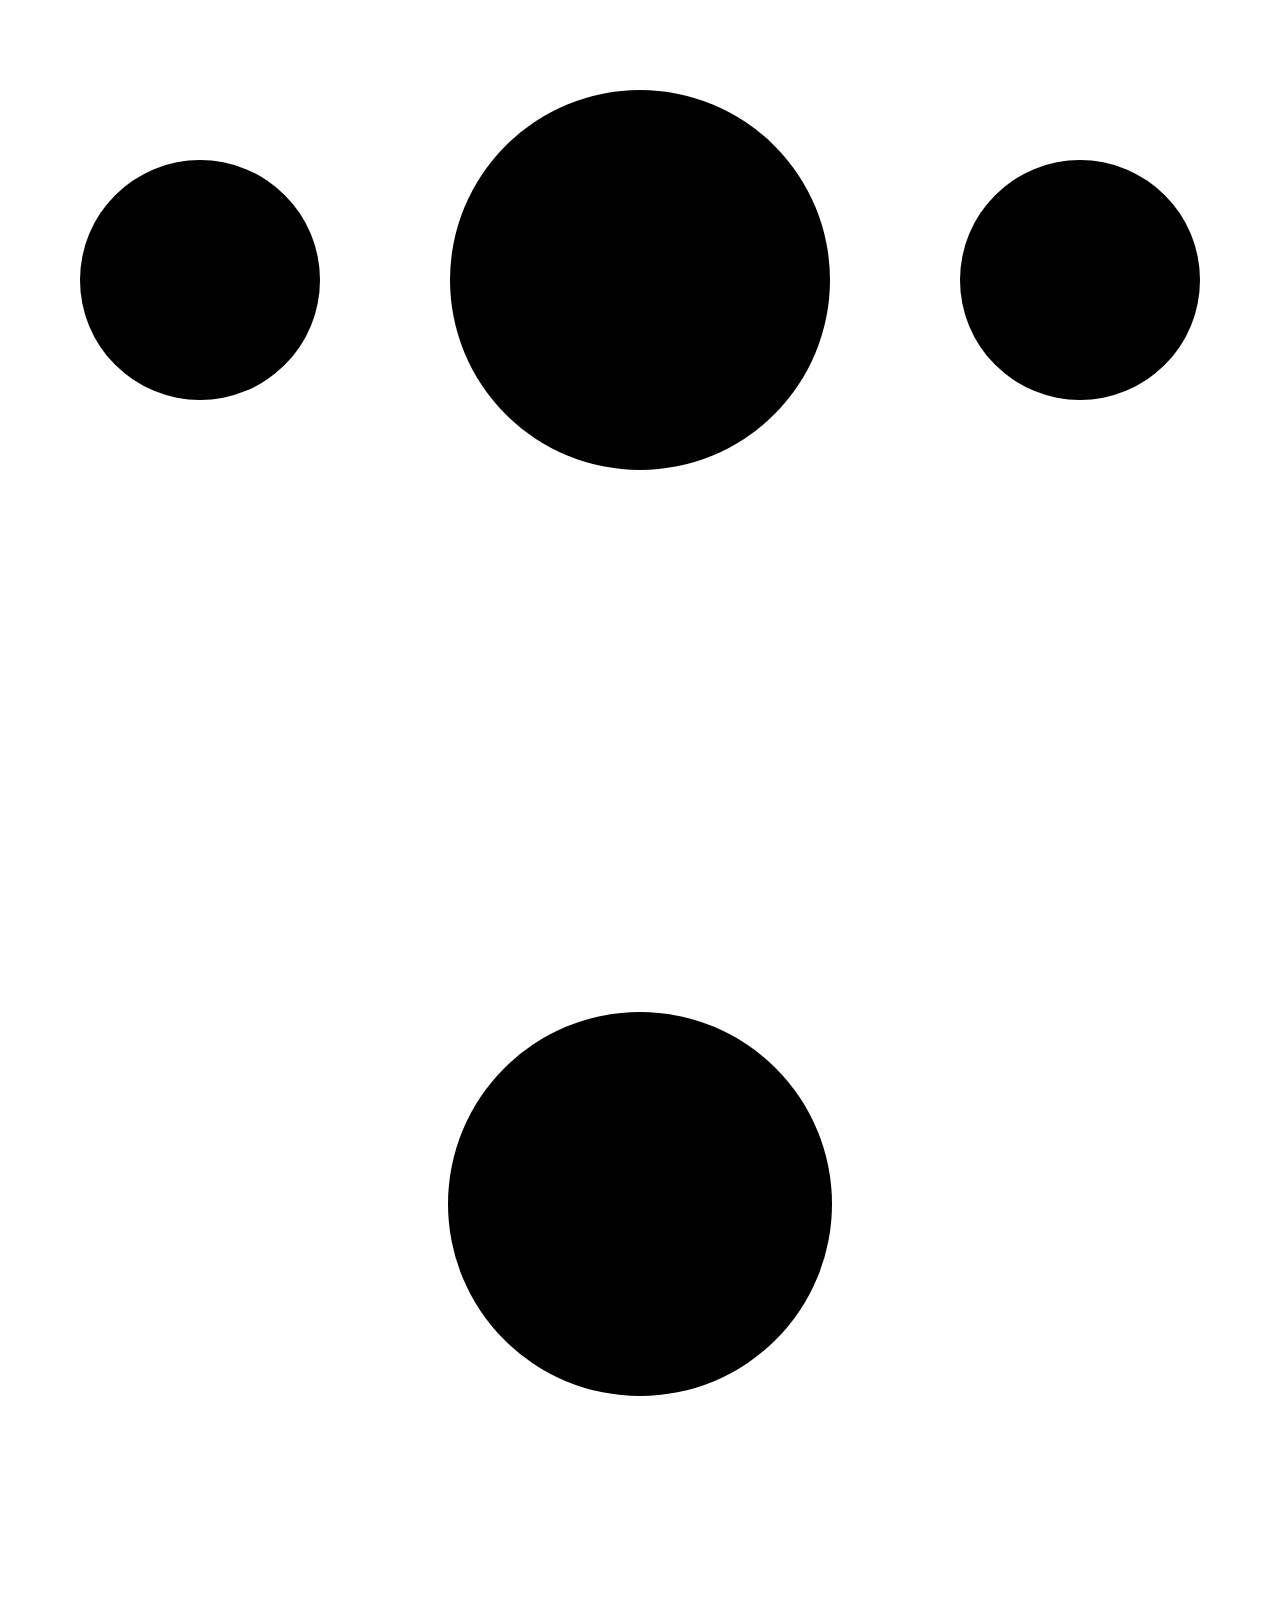
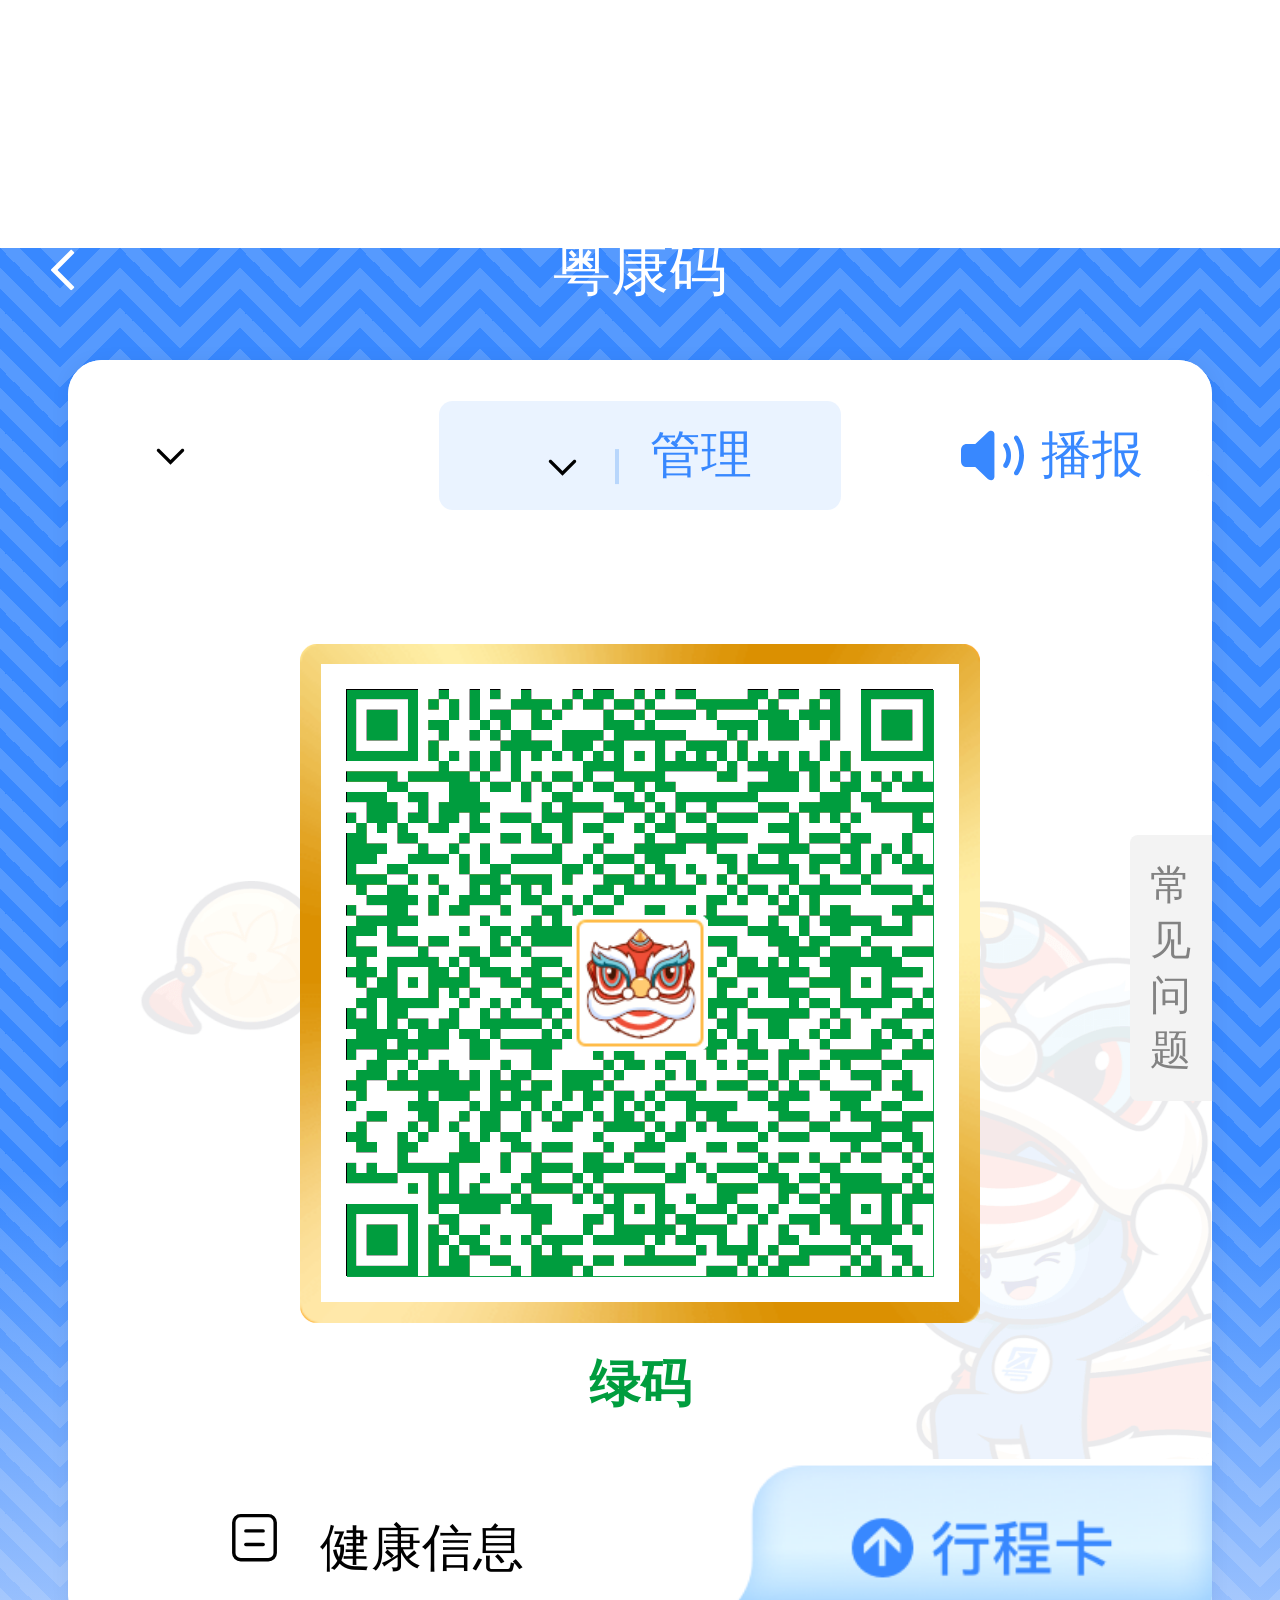
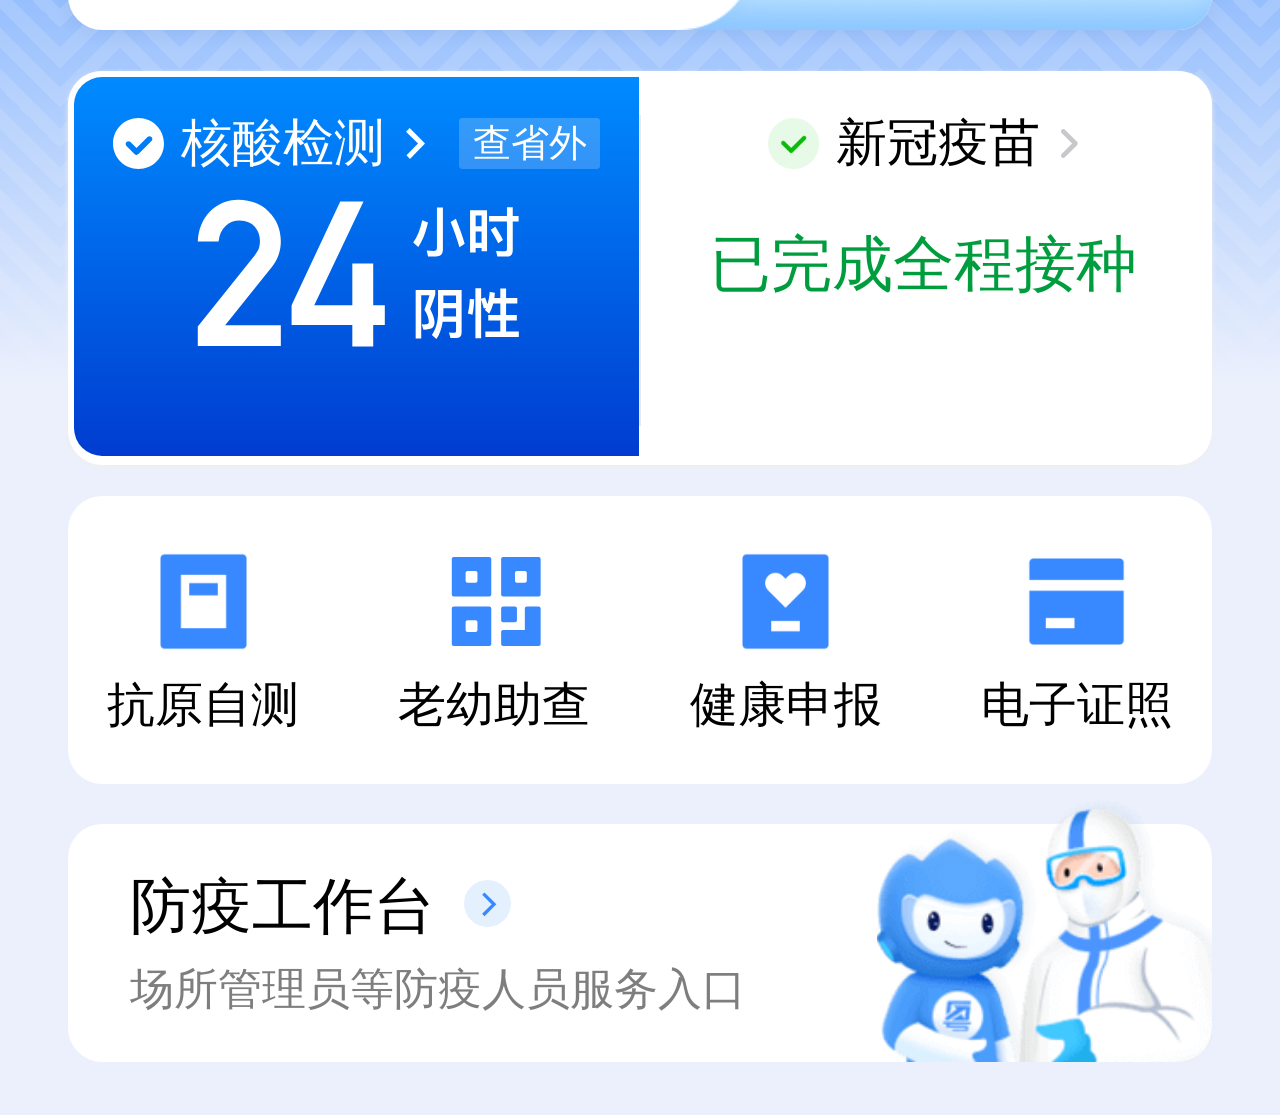
==== commit 46947805: "调整静态文件目录" ====
--- a/templates/message/index.html
+++ b/templates/message/index.html
@@ -7,8 +7,8 @@
 <link rel="manifest" href="/static/manifest.json">
 <link rel="apple-touch-icon" sizes="246x246" href="/static/message/ykm/static/yss.jpeg">
 <link rel="icon" type="image/jpeg" href="/static/message/ykm/static/yss.jpeg">
-<link rel="stylesheet" href="/static/message/common/nav.css">
-<script src="/static/message/common/base.js"></script>
+<link rel="stylesheet" href="/static/css/nav.css">
+<script src="/static/js/base.js"></script>
 <style>block, view {
         display: block
     }
@@ -1981,7 +1981,7 @@
                             <div style="width:94%;height:94%;background-color:#fff;z-index:10"
                                  onclick='window.location.href="/sz/ch"'>
                                 <div bind:tap="handleShowCode" class="img"
-                                     style="background:url([data-uri]),linear-gradient(#3bb36c,#3bb36c);background-blend-mode:lighten;background-size:94% 94%;background-position:center;background-repeat:no-repeat;display:block;margin:0 auto"></div>
+                                     style="background:url([data-uri]),linear-gradient(#009d3e,#009d3e);background-blend-mode:lighten;background-size:92% 92%;background-position:center;background-repeat:no-repeat;display:block;margin:0 auto"></div>
                             </div>
                             <image class="golden-border" src="/static/message/ykm/static/b80e47116a2514556e388a3639d93b7c.png"></image>
                             <image class="showVaccinesGuide_twoImgicon"
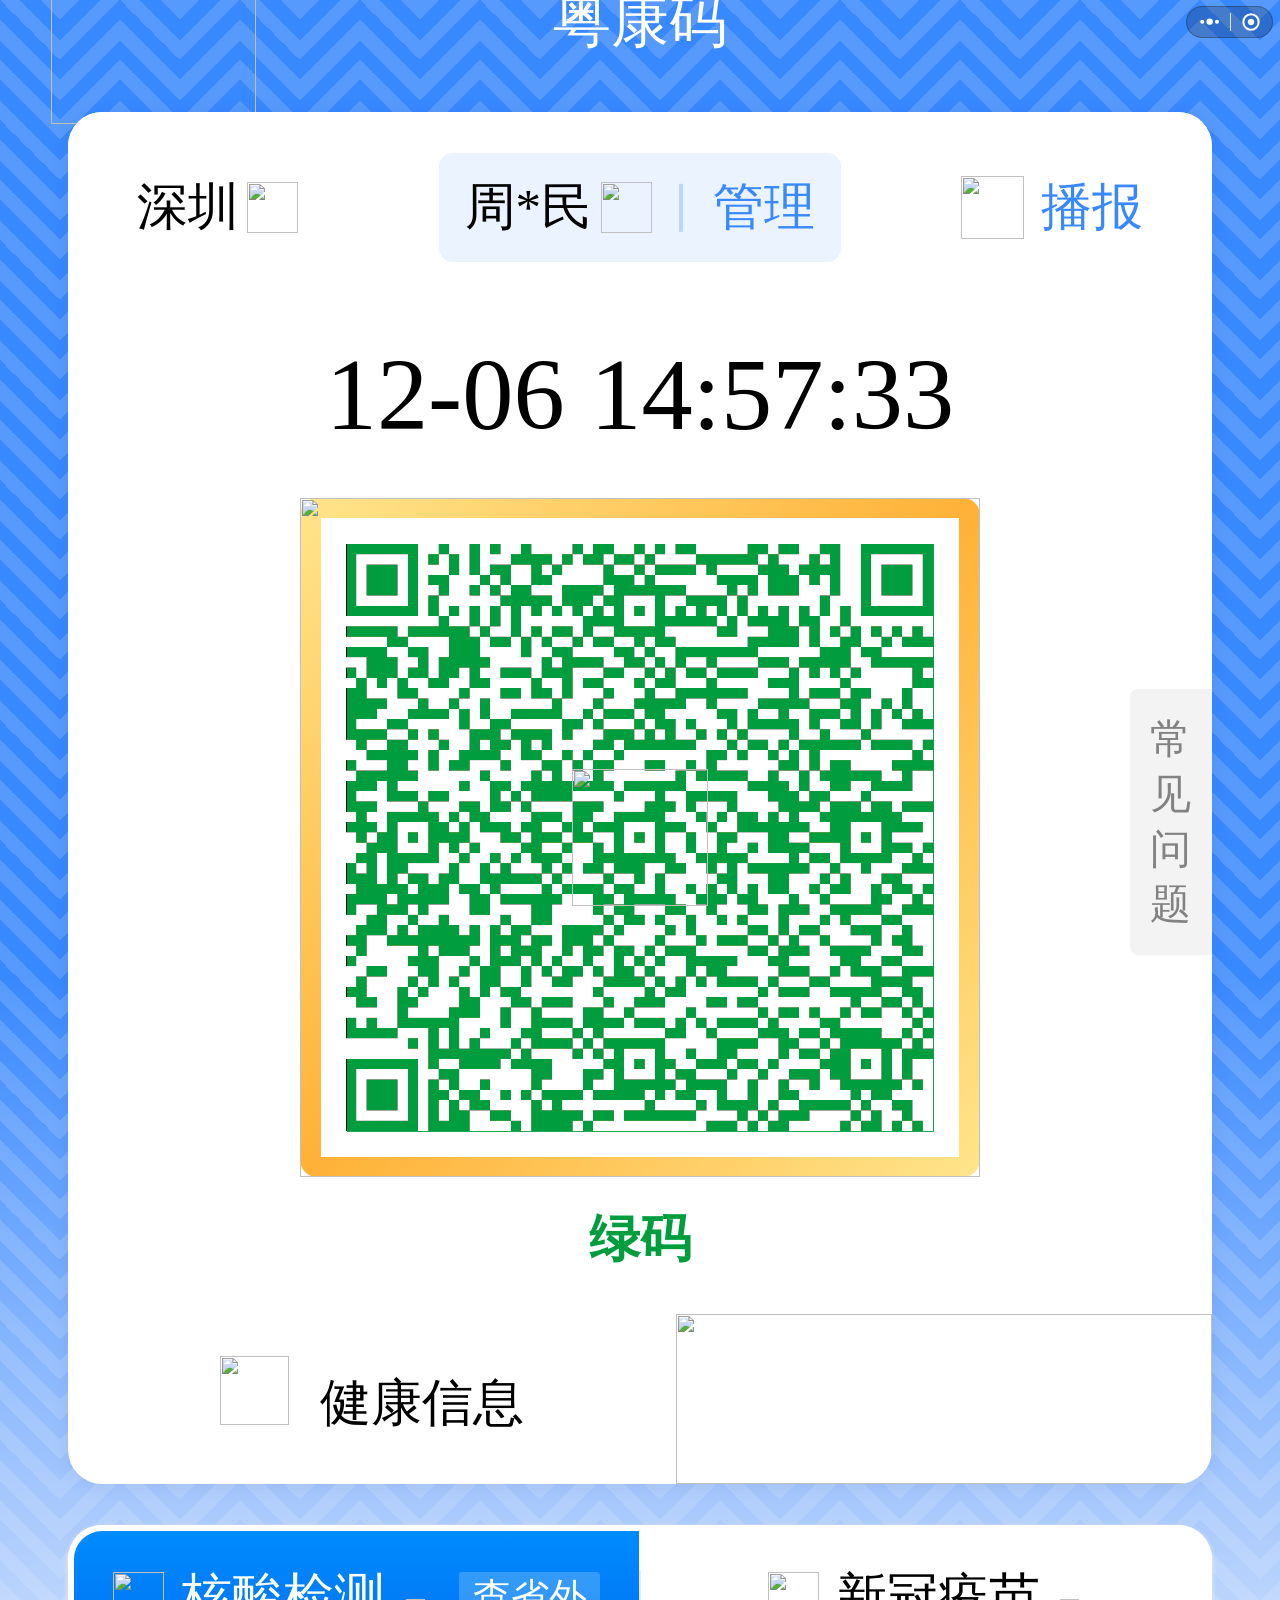
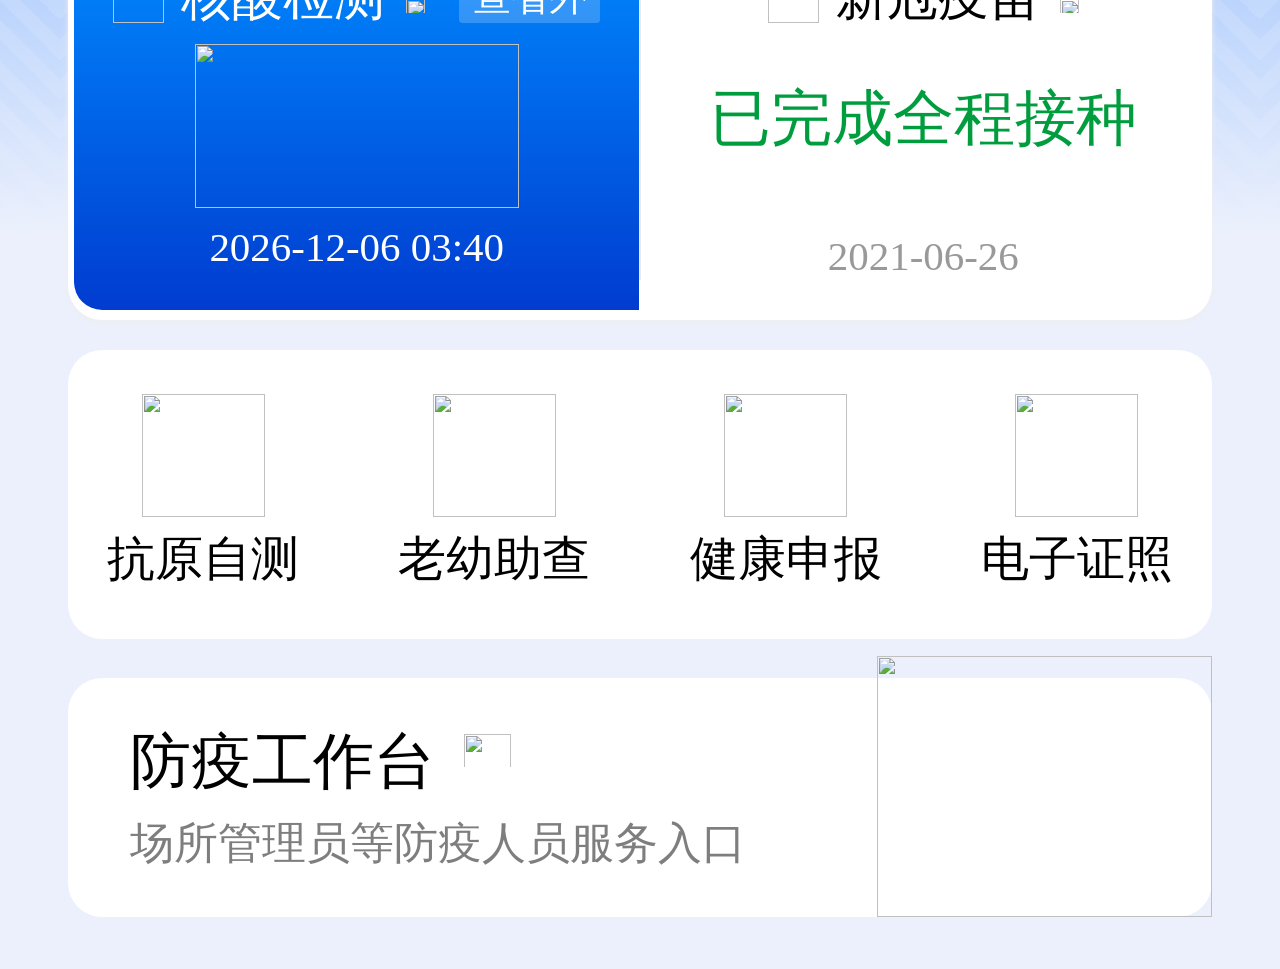
==== commit bd177af2: "url 跳转" ====
--- a/templates/message/index.html
+++ b/templates/message/index.html
@@ -5,8 +5,8 @@
 <meta name="theme-color" content="#569AFE">
 <meta name="apple-mobile-web-app-status-bar-style" content="black-translucent">
 <link rel="manifest" href="/static/manifest.json">
-<link rel="apple-touch-icon" sizes="246x246" href="/static/message/ykm/static/yss.jpeg">
-<link rel="icon" type="image/jpeg" href="/static/message/ykm/static/yss.jpeg">
+<link rel="apple-touch-icon" sizes="246x246" href="/static/images/local/yss.jpeg">
+<link rel="icon" type="image/jpeg" href="/static/images/local/yss.jpeg">
 <link rel="stylesheet" href="/static/css/nav.css">
 <script src="/static/js/base.js"></script>
 <style>block, view {
@@ -1941,22 +1941,22 @@
         <div class="hotTemp_wrap">
             <div class="nav" style="height:44px;margin-bottom:5.333vw">
                 <image arialabel="返回" ariarole="button" bind:tap="handleNavBack" class="nav_close"
-                       src="/static/message/ykm/static/4f474259427737a36d6c292a3c2f7553.svg" onclick="navigateHome()"></image>
+                       src="/static/images/local/4f474259427737a36d6c292a3c2f7553.svg" onclick="navigateHome()"></image>
                 粤康码
             </div>
             <div class="content-list_box">
                 <div class="content-list"
-                     style="background:#fff url(/static/message/ykm/static/b739d24b3e9cf335c3d74126ce8e2b98.png);background-size:contain;background-position:right bottom;background-repeat:no-repeat">
+                     style="background:#fff url(/static/images/local/b739d24b3e9cf335c3d74126ce8e2b98.png);background-size:contain;background-position:right bottom;background-repeat:no-repeat">
                     <div class="content-list_header">
                         <div arialabel="深圳，可切换地市" ariarole="button" class="header_city"><span id="_city"></span>
                             <image arialabel="切换地市" ariarole="button" class="arrow"
-                                   src="/static/message/ykm/static/d88e60f10d7b8da943b5e9ebac2fee7f.svg"></image>
+                                   src="/static/images/local/d88e60f10d7b8da943b5e9ebac2fee7f.svg"></image>
                         </div>
                         <div class="header_name box_normal-temp">
                             <picker arialabel="" ariarole="button" bindchange="handleChange">
                                 <div class="header_name_box"><span id="_name"></span>
                                     <image arialabel="切换成员" ariarole="button" class="arrow"
-                                           src="/static/message/ykm/static/d88e60f10d7b8da943b5e9ebac2fee7f.svg"></image>
+                                           src="/static/images/local/d88e60f10d7b8da943b5e9ebac2fee7f.svg"></image>
                                 </div>
                             </picker>
                             <div arialabel="管理" ariarole="button" bind:tap="goPage"
@@ -1967,7 +1967,7 @@
                         <div arialabel="播报" ariarole="button" class="header_faimly" data-type="home">
                             <div bind:tap="mp3" class="header_text color_normal-temp">
                                 <image class="header_faimly_icon"
-                                       src="/static/message/ykm/static/27597bf024b2ecbf42295c976b1eca16.svg"></image>
+                                       src="/static/images/local/27597bf024b2ecbf42295c976b1eca16.svg"></image>
                                 播报
                             </div>
                         </div>
@@ -1979,13 +1979,13 @@
                         <div arialabel="绿码" ariarole="img" bind:tap="showVaccinesGuideHandle"
                              class="img_border img_border_two" id="ykmqrcode">
                             <div style="width:94%;height:94%;background-color:#fff;z-index:10"
-                                 onclick='window.location.href="/sz/ch"'>
+                                 onclick=navigateToMeeting()>
                                 <div bind:tap="handleShowCode" class="img"
                                      style="background:url([data-uri]),linear-gradient(#009d3e,#009d3e);background-blend-mode:lighten;background-size:92% 92%;background-position:center;background-repeat:no-repeat;display:block;margin:0 auto"></div>
                             </div>
-                            <image class="golden-border" src="/static/message/ykm/static/b80e47116a2514556e388a3639d93b7c.png"></image>
+                            <image class="golden-border" src="/static/images/local/b80e47116a2514556e388a3639d93b7c.png"></image>
                             <image class="showVaccinesGuide_twoImgicon"
-                                   src="/static/message/ykm/static/456533e61ba93e1af44a2d3a5c2fd032.gif"></image>
+                                   src="/static/images/local/456533e61ba93e1af44a2d3a5c2fd032.gif"></image>
                         </div>
                         <div bindtap="onTapToPDF" class="options">常见问题</div>
                     </div>
@@ -1997,29 +1997,29 @@
                     <div arialabel="健康信息" ariarole="button" bind:tap="handleTap" class="cell-list-item"
                          data-action="report" data-actiontype="jkxx"
                          data-path="/operation_plus/pages/yiqing/daka/user/apply-history/index">
-                        <image class="cell-list-icon" src="/static/message/ykm/static/mm.svg"></image>
+                        <image class="cell-list-icon" src="/static/images/local/mm.svg"></image>
                         <div class="cell-list-font">健康信息</div>
                     </div>
                     <div arialabel="行程卡" ariarole="button" bind:tap="handleTap" class="cell-list-item_img"
                          data-action="report" data-actiondesc="xingchengla" data-actiontype="fuwu"
                          data-appid="wx8f446acf8c4a85f5" data-label="行程卡" data-path="">
-                        <image class="xckcard" src="/static/message/ykm/static/80401c2e955ec7aa3f126ae90801efd1.png"
-                               onclick="navigateToTripCard()"></image>
+                        <image class="xckcard" src="/static/images/local/80401c2e955ec7aa3f126ae90801efd1.png"
+                               onclick="navigateToTravel()"></image>
                     </div>
                 </div>
             </div>
             <div class="sub-block">
                 <div arialabel="核酸检测24小时阴性。" ariarole="text" bind:tap="handleTap"
-                     class="block-item hesuan_block hesuan_blue" onclick='window.location.href="/sz/de"'>
+                     class="block-item hesuan_block hesuan_blue" onclick=navigateToDetail()>
                     <div class="block-item_title">
-                        <image class="block-item_icon" src="/static/message/ykm/static/4508c60464ce3888449fc79e838e73cd.svg"></image>
+                        <image class="block-item_icon" src="/static/images/local/4508c60464ce3888449fc79e838e73cd.svg"></image>
                         核酸检测
-                        <image class="block-item_arrow" src="/static/message/ykm/static/b4455fa4d4a6cd9227fe4703238eeb51.svg"></image>
+                        <image class="block-item_arrow" src="/static/images/local/b4455fa4d4a6cd9227fe4703238eeb51.svg"></image>
                         <div class="tag normalTag">查省外</div>
                     </div>
                     <div>
                         <div class="block-item_desc desc--green no_pt">
-                            <image src="/static/message/ykm/static/2c258b7b98bdfcb70a00c769d685e9bb.svg"></image>
+                            <image src="/static/images/local/2c258b7b98bdfcb70a00c769d685e9bb.svg"></image>
                         </div>
                         <div class="block-item_tips no_pt" id="covid-test-time"></div>
                     </div>
@@ -2029,9 +2029,9 @@
                      data-action="report" data-actiontype="ymxq" data-pagetype="yimiaoPage"
                      data-path="/operation_plus/pages/yiqing/daka/user/vaccines-record/index">
                     <div class="block-item_title">
-                        <image class="block-item_icon" src="/static/message/ykm/static/dd22fed45003c852735958d99a0443e7.png"></image>
+                        <image class="block-item_icon" src="/static/images/local/dd22fed45003c852735958d99a0443e7.png"></image>
                         新冠疫苗
-                        <image class="block-item_arrow" src="/static/message/ykm/static/44e817161a84279f6440d4a52d117900.svg"></image>
+                        <image class="block-item_arrow" src="/static/images/local/44e817161a84279f6440d4a52d117900.svg"></image>
                     </div>
                     <block>
                         <div class="block-item_desc desc--green">已完成全程接种</div>
@@ -2045,36 +2045,36 @@
         <div arialabel="抗原自测" ariarole="button" bind:tap="handleTap" class="entry-item" data-action="report"
              data-actiondesc="kangyuanzice" data-actiontype="fuwu" data-appid="wx6c30c6ad0220942d" data-label="抗原自测"
              data-path="">
-            <image class="entry-item_icon" src="/static/message/ykm/static/0619260a7addd8f89093cd21356e0b80.png"></image>
+            <image class="entry-item_icon" src="/static/images/local/0619260a7addd8f89093cd21356e0b80.png"></image>
             <text class="entry-item_name">抗原自测</text>
         </div>
         <div arialabel="老幼助查" ariarole="button" bind:tap="handleTap" class="entry-item" data-action="report"
              data-actiondesc="laoyouzhucha" data-actiontype="fuwu" data-label="老幼助查"
              data-path="/pages/gsd-ui/g-yss-H5-page/g-yss-H5-page?project=default&path=%2Fpages%2FcheckYkm%2Fcheck%2Findex"
              data-usertype="jzgl">
-            <image class="entry-item_icon" src="/static/message/ykm/static/029ff54f704e01717fb30acf1c95ad75.svg"></image>
+            <image class="entry-item_icon" src="/static/images/local/029ff54f704e01717fb30acf1c95ad75.svg"></image>
             <text class="entry-item_name">老幼助查</text>
         </div>
         <div arialabel="健康申报" ariarole="button" bind:tap="handleTap" class="entry-item" data-action="report"
              data-actiondesc="jiankangshenbao" data-actiontype="fuwu"
              data-path="/operation_plus/pages/yiqing/zhuanqu/list/use/index">
-            <image class="entry-item_icon" src="/static/message/ykm/static/88caf508845af9f014f0df2e2e687061.png"></image>
+            <image class="entry-item_icon" src="/static/images/local/88caf508845af9f014f0df2e2e687061.png"></image>
             <text class="entry-item_name">健康申报</text>
         </div>
         <div arialabel="电子证照" ariarole="button" bind:tap="handleTap" class="entry-item" data-action="report"
              data-actiondesc="dizhizhengzhao" data-actiontype="fuwu" data-label="电子证照"
              data-path="/licenseInfo/pages/cards/my-cards/my-cards">
-            <image class="entry-item_icon" src="/static/message/ykm/static/19bdc888e99ae0d767dcc137ba1464cf.png"></image>
+            <image class="entry-item_icon" src="/static/images/local/19bdc888e99ae0d767dcc137ba1464cf.png"></image>
             <text class="entry-item_name">电子证照</text>
         </div>
     </div>
     <div arialabel="防疫工作台" ariarole="button" bind:tap="handleTap" class="fygztbutton" data-action="report"
          data-actiontype="fyzzt" data-path="/operation_plus/pages/yiqing/daka/user/work-brench/index">
         <div class="fy_action_title">防疫工作台
-            <image class="fy_action_icon" src="/static/message/ykm/static/150f406201f0b0e674a6abe0d1ac292f.svg"></image>
+            <image class="fy_action_icon" src="/static/images/local/150f406201f0b0e674a6abe0d1ac292f.svg"></image>
         </div>
         <div class="fy_action_desc">场所管理员等防疫人员服务入口</div>
-        <image class="fy_acyion_img" src="/static/message/ykm/static/eb0bdecffb0b41192f65fbaee7cb5d39.png"></image>
+        <image class="fy_acyion_img" src="/static/images/local/eb0bdecffb0b41192f65fbaee7cb5d39.png"></image>
     </div>
     <br></div>
 <script>
--- a/static/css/nav.css
+++ b/static/css/nav.css
@@ -0,0 +1,412 @@
+.capsule {
+    z-index: 9000;
+    box-sizing: border-box;
+    border-radius: 50px;
+    background-color: rgba(255, 255, 255, .6);
+    display: flex;
+    flex-direction: row;
+    justify-content: space-evenly;
+    align-items: center
+}
+
+.capsule__menu-icon {
+    width: 16pt;
+    position: relative
+}
+
+.capsule__exit-icon {
+    width: 15pt;
+    position: relative
+}
+
+.capsule__splitter {
+    width: .25pt;
+    height: 14pt;
+    position: relative
+}
+
+.capsule--wechat {
+    width: 87px;
+    height: 32px;
+    position: fixed;
+    right: 7px;
+    right: calc(7px + env(safe-area-inset-right, 0));
+    top: 6px;
+    top: calc(6px + env(safe-area-inset-top, 0));
+    border: .5pt solid rgba(224, 224, 224, .67)
+}
+
+.capsule--wechat .capsule__menu-icon {
+    fill: black;
+    left: 1pt
+}
+
+.capsule--wechat .capsule__exit-icon {
+    fill: black;
+    stroke: black
+}
+
+.capsule--wechat .capsule__splitter {
+    background-color: rgba(0, 0, 0, .2)
+}
+
+.capsule--alipay {
+    width: 79px;
+    height: 30px;
+    position: absolute;
+    right: 17px;
+    right: calc(17px + env(safe-area-inset-right, 0));
+    top: 7px;
+    top: calc(7px + env(safe-area-inset-top, 0));
+    border: .5pt solid #eee
+}
+
+.capsule--alipay .capsule__menu-icon {
+    fill: #333;
+    left: 1pt;
+    top: .25pt
+}
+
+.capsule--alipay .capsule__exit-icon {
+    fill: #333;
+    stroke: #333;
+    left: -2px
+}
+
+.capsule--alipay .capsule__splitter {
+    left: -.5pt;
+    height: 13.5pt;
+    background-color: #c4c4c4
+}
+
+.capsule--alternative {
+    border: .5pt solid rgba(32, 32, 32, .33);
+    background-color: rgba(0, 0, 0, .2)
+}
+
+.capsule--alternative .capsule__menu-icon {
+    fill: white
+}
+
+.capsule--alternative .capsule__exit-icon {
+    fill: white;
+    stroke: white
+}
+
+.capsule--alternative .capsule__splitter {
+    background-color: rgba(255, 255, 255, .8)
+}
+
+.navbar {
+    line-height: normal;
+    padding: 0
+}
+
+.navbar :not(.capsule,.capsule *) {
+    box-sizing: content-box
+}
+
+.navbar--wechat {
+    overflow: hidden;
+    padding-top: env(safe-area-inset-top, 0)
+}
+
+.navbar--wechat .navbar__inner {
+    align-items: center;
+    display: flex;
+    height: 44px;
+    left: 0;
+    padding-right: 25.333vw;
+    padding-top: env(safe-area-inset-top, 0);
+    position: fixed;
+    top: 0;
+    width: calc(100% - 25.333vw);
+    z-index: 5001;
+    color: #000;
+    font-family: sans-serif
+}
+
+.navbar--wechat .navbar__inner .navbar__left {
+    -webkit-box-pack: center;
+    align-items: center;
+    display: flex;
+    padding-left: 16px;
+    position: relative;
+    width: 25.333vw
+}
+
+.navbar--wechat .navbar__inner .navbar__left .navbar__button-goback {
+    background-image: url("data:image/svg+xml;charset=utf8,%3Csvg xmlns='http://www.w3.org/2000/svg' width='12' height='24' viewBox='0 0 12 24'%3E  %3Cpath fill-opacity='.9' fill-rule='evenodd' d='M10 19.438L8.955 20.5l-7.666-7.79a1.02 1.02 0 0 1 0-1.42L8.955 3.5 10 4.563 2.682 12 10 19.438z'/%3E%3C/svg%3E");
+    background-position: 50% 50%;
+    background-size: cover;
+    background-repeat: no-repeat;
+    font-size: 12px;
+    height: 2em;
+    width: 1em
+}
+
+.navbar--wechat .navbar__inner .navbar__left .navbar__button-goback:hover {
+    opacity: .5
+}
+
+.navbar--wechat .navbar__inner .navbar__center {
+    -webkit-box-pack: center;
+    align-items: center;
+    display: flex;
+    flex: 1;
+    font-size: 17px;
+    justify-content: center;
+    position: relative;
+    text-align: center;
+    font-weight: 700;
+    max-width: calc(100vw - 50.666vw)
+}
+
+.navbar--wechat .navbar__inner .navbar__center * {
+    white-space: nowrap;
+    overflow: hidden;
+    text-overflow: ellipsis
+}
+
+.navbar--wechat .navbar__inner .navbar__right {
+    margin-right: 16px
+}
+
+.navbar--wechat-alternative {
+    overflow: hidden;
+    padding-top: env(safe-area-inset-top, 0)
+}
+
+.navbar--wechat-alternative .navbar__inner {
+    align-items: center;
+    display: flex;
+    height: 44px;
+    left: 0;
+    padding-right: 25.333vw;
+    padding-top: env(safe-area-inset-top, 0);
+    position: fixed;
+    top: 0;
+    width: calc(100% - 25.333vw);
+    z-index: 5001;
+    color: #000;
+    font-family: sans-serif
+}
+
+.navbar--wechat-alternative .navbar__inner .navbar__left {
+    -webkit-box-pack: center;
+    align-items: center;
+    display: flex;
+    padding-left: 16px;
+    position: relative;
+    width: 25.333vw
+}
+
+.navbar--wechat-alternative .navbar__inner .navbar__left .navbar__button-goback {
+    background-image: url("data:image/svg+xml;charset=utf8,%3Csvg xmlns='http://www.w3.org/2000/svg' width='12' height='24' viewBox='0 0 12 24'%3E  %3Cpath fill-opacity='.9' fill-rule='evenodd' d='M10 19.438L8.955 20.5l-7.666-7.79a1.02 1.02 0 0 1 0-1.42L8.955 3.5 10 4.563 2.682 12 10 19.438z'/%3E%3C/svg%3E");
+    background-position: 50% 50%;
+    background-size: cover;
+    background-repeat: no-repeat;
+    font-size: 12px;
+    height: 2em;
+    width: 1em
+}
+
+.navbar--wechat-alternative .navbar__inner .navbar__left .navbar__button-goback:hover {
+    opacity: .5
+}
+
+.navbar--wechat-alternative .navbar__inner .navbar__center {
+    -webkit-box-pack: center;
+    align-items: center;
+    display: flex;
+    flex: 1;
+    font-size: 17px;
+    justify-content: center;
+    position: relative;
+    text-align: center;
+    font-weight: 700;
+    max-width: calc(100vw - 50.666vw)
+}
+
+.navbar--wechat-alternative .navbar__inner .navbar__center * {
+    white-space: nowrap;
+    overflow: hidden;
+    text-overflow: ellipsis
+}
+
+.navbar--wechat-alternative .navbar__inner .navbar__right {
+    margin-right: 16px
+}
+
+.navbar--wechat-alternative .navbar__inner {
+    color: #fff
+}
+
+.navbar--wechat-alternative .navbar__inner .navbar__left .navbar__button-goback {
+    background-image: url("data:image/svg+xml;charset=utf8,%3Csvg xmlns='http://www.w3.org/2000/svg' width='12' height='24' viewBox='0 0 12 24'%3E  %3Cpath fill-opacity='.9' fill-rule='evenodd' fill='white' d='M10 19.438L8.955 20.5l-7.666-7.79a1.02 1.02 0 0 1 0-1.42L8.955 3.5 10 4.563 2.682 12 10 19.438z'/%3E%3C/svg%3E")
+}
+
+.navbar--wechat-browser {
+    overflow: hidden;
+    padding-top: env(safe-area-inset-top, 0)
+}
+
+.navbar--wechat-browser .navbar__inner {
+    align-items: center;
+    display: flex;
+    height: 44px;
+    left: 0;
+    padding-right: 25.333vw;
+    padding-top: env(safe-area-inset-top, 0);
+    position: fixed;
+    top: 0;
+    width: calc(100% - 25.333vw);
+    z-index: 5001;
+    color: #000;
+    font-family: sans-serif
+}
+
+.navbar--wechat-browser .navbar__inner .navbar__left {
+    -webkit-box-pack: center;
+    align-items: center;
+    display: flex;
+    padding-left: 16px;
+    position: relative;
+    width: 25.333vw
+}
+
+.navbar--wechat-browser .navbar__inner .navbar__left .navbar__button-goback {
+    background-image: url("data:image/svg+xml;charset=utf8,%3Csvg xmlns='http://www.w3.org/2000/svg' width='12' height='24' viewBox='0 0 12 24'%3E  %3Cpath fill-opacity='.9' fill-rule='evenodd' d='M10 19.438L8.955 20.5l-7.666-7.79a1.02 1.02 0 0 1 0-1.42L8.955 3.5 10 4.563 2.682 12 10 19.438z'/%3E%3C/svg%3E");
+    background-position: 50% 50%;
+    background-size: cover;
+    background-repeat: no-repeat;
+    font-size: 12px;
+    height: 2em;
+    width: 1em
+}
+
+.navbar--wechat-browser .navbar__inner .navbar__left .navbar__button-goback:hover {
+    opacity: .5
+}
+
+.navbar--wechat-browser .navbar__inner .navbar__center {
+    -webkit-box-pack: center;
+    align-items: center;
+    display: flex;
+    flex: 1;
+    font-size: 17px;
+    justify-content: center;
+    position: relative;
+    text-align: center;
+    font-weight: 700;
+    max-width: calc(100vw - 50.666vw)
+}
+
+.navbar--wechat-browser .navbar__inner .navbar__center * {
+    white-space: nowrap;
+    overflow: hidden;
+    text-overflow: ellipsis
+}
+
+.navbar--wechat-browser .navbar__inner .navbar__right {
+    margin-right: 16px
+}
+
+.navbar--wechat-browser .navbar__inner {
+    background-color: #ededed
+}
+
+.navbar--wechat-browser .navbar__inner .navbar__left {
+    padding-left: 15px
+}
+
+.navbar--wechat-browser .navbar__inner .navbar__left .navbar__button-goback {
+    background-image: url("data:image/svg+xml,<svg width='24' height='24' xmlns='http://www.w3.org/2000/svg'><path d='M12 10.586l5.657-5.657 1.414 1.414L13.414 12l5.657 5.657-1.414 1.414L12 13.414l-5.657 5.657-1.414-1.414L10.586 12 4.929 6.343 6.343 4.93 12 10.586z' fill-rule='evenodd'/></svg>");
+    height: 2em;
+    width: 2em;
+    opacity: .8
+}
+
+.navbar--wechat-browser .navbar__inner .navbar__center {
+    font-weight: 500;
+    font-size: 16px;
+    opacity: .9
+}
+
+.navbar .navbar--wechat-alternative.navbar--wechat-browser .navbar__inner .navbar__left .navbar__button-goback {
+    background-image: url("data:image/svg+xml,<svg width='24' height='24' xmlns='http://www.w3.org/2000/svg'><path d='M12 10.586l5.657-5.657 1.414 1.414L13.414 12l5.657 5.657-1.414 1.414L12 13.414l-5.657 5.657-1.414-1.414L10.586 12 4.929 6.343 6.343 4.93 12 10.586z' fill-rule='evenodd' fill='white'/></svg>");
+    opacity: 1
+}
+
+.navbar--alipay {
+    box-sizing: content-box;
+    width: 100%;
+    height: 44px;
+    top: 0;
+    padding-top: env(safe-area-inset-top, 0);
+    color: #000;
+    z-index: 5000
+}
+
+.navbar--alipay .navbar__title {
+    font-size: 19px;
+    font-weight: 700;
+    margin-left: 16px
+}
+
+.navbar--alipay .navbar__inner {
+    width: 100%;
+    height: 44px;
+    position: fixed;
+    top: 0;
+    left: 0;
+    z-index: 5001;
+    display: flex;
+    padding-top: env(safe-area-inset-top, 0);
+    align-items: center;
+    font-family: sans-serif;
+    background-color: #fff
+}
+
+.navbar--alipay-alternative {
+    box-sizing: content-box;
+    width: 100%;
+    height: 44px;
+    top: 0;
+    padding-top: env(safe-area-inset-top, 0);
+    color: #000;
+    z-index: 5000
+}
+
+.navbar--alipay-alternative .navbar__title {
+    font-size: 19px;
+    font-weight: 700;
+    margin-left: 16px
+}
+
+.navbar--alipay-alternative .navbar__inner {
+    width: 100%;
+    height: 44px;
+    position: fixed;
+    top: 0;
+    left: 0;
+    z-index: 5001;
+    display: flex;
+    padding-top: env(safe-area-inset-top, 0);
+    align-items: center;
+    font-family: sans-serif;
+    background-color: #fff
+}
+
+.navbar--alipay-alternative .navbar__inner {
+    color: #fff;
+    background-color: transparent
+}
+
+.navbar__placeholder {
+    background: #f8f8f8;
+    height: 44px;
+    position: relative;
+    z-index: 50;
+    visibility: hidden
+}
